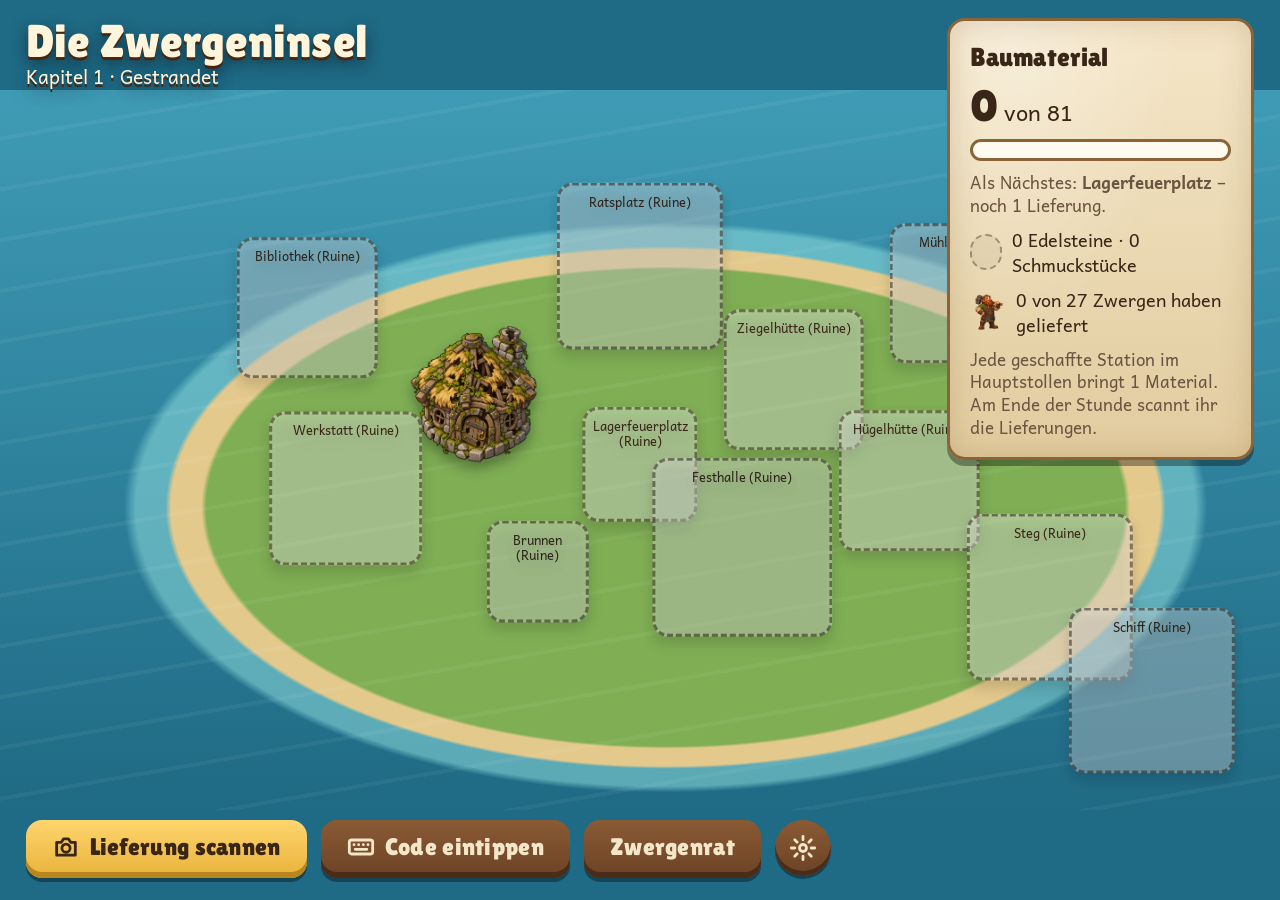
==== insel.html @ fdaf3f94 "Kapitel 3: Ja und/ja aber, Wer hört zu?, Inselrat, Gegenargument-Schmiede, Wer überzeugt wen?, Strei" ====
<!doctype html>
<html lang="de">
<head>
<meta charset="utf-8">
<meta name="viewport" content="width=device-width, initial-scale=1, viewport-fit=cover">
<meta name="apple-mobile-web-app-capable" content="yes">
<meta name="theme-color" content="#1f6a85">
<title>Zwergeninsel – Insel</title>
<link rel="manifest" href="manifest.webmanifest">
<link rel="icon" href="bilder/app-icon.png">
<link rel="preconnect" href="https://fonts.googleapis.com">
<link rel="preconnect" href="https://fonts.gstatic.com" crossorigin>
<link href="https://fonts.googleapis.com/css2?family=Andika:wght@400;700&family=Lilita+One&display=swap" rel="stylesheet">
<link rel="stylesheet" href="css/spiel.css">
<link rel="stylesheet" href="css/insel.css">
</head>
<body>
<div id="app"></div>
<noscript>Bitte JavaScript einschalten, damit die Zwergeninsel funktioniert.</noscript>
<script src="js/lib/jsQR.js"></script>
<script src="js/data.js"></script>
<script src="js/data-k2.js"></script>
<script src="js/data-k3.js"></script>
<script src="js/pass.js"></script>
<script src="js/gemeinsam.js"></script>
<script src="js/insel.js"></script>
</body>
</html>
---- css/spiel.css ----
/* Zwergeninsel – gemeinsames Aussehen für Schüler-App und Insel */

:root {
  --nacht: #1d140f;
  --holz-dunkel: #3a2417;
  --holz: #6b4226;
  --holz-hell: #9a6a3e;
  --pergament: #f4e6c8;
  --pergament-dunkel: #e2cc9f;
  --tinte: #3a2617;
  --tinte-hell: #6b5442;
  --glut: #f28c28;
  --glut-hell: #ffc261;
  --gold: #e8b23a;
  --gold-dunkel: #b9851d;
  --moos: #6f8f3a;
  --moos-dunkel: #4f6a26;
  --eisen: #4a4e57;
  --eisen-hell: #8a8f99;
  --edelstein: #2ec4b6;
  --fehler: #c2533a;
  --schrift: 'Andika', 'Trebuchet MS', sans-serif;
  --titel: 'Lilita One', 'Trebuchet MS', sans-serif;
  --radius: 18px;
}

* { box-sizing: border-box; -webkit-tap-highlight-color: transparent; }
html, body { margin: 0; height: 100%; }
body {
  background: var(--nacht);
  color: var(--pergament);
  font-family: var(--schrift);
  font-size: 20px;
  line-height: 1.4;
  overflow: hidden;
  -webkit-user-select: none;
  user-select: none;
  -webkit-touch-callout: none;
}
button { font: inherit; color: inherit; cursor: pointer; touch-action: manipulation; }
img { -webkit-user-drag: none; }
h1, h2, h3 { font-family: var(--titel); font-weight: 400; margin: 0; letter-spacing: 0.3px; }

/* ---------- Bildschirme ---------- */
#app { position: fixed; inset: 0; overflow: hidden; }
.screen {
  position: absolute; inset: 0;
  display: flex; flex-direction: column;
  overflow: hidden;
  animation: einblenden 0.35s ease-out;
}
.screen-scroll { flex: 1 1 auto; overflow-y: auto; -webkit-overflow-scrolling: touch; }
@keyframes einblenden { from { opacity: 0; transform: translateY(8px); } to { opacity: 1; transform: none; } }

/* Hintergrundbilder mit Ersatz, solange das Bild fehlt */
.hintergrund { position: absolute; inset: 0; z-index: 0; overflow: hidden; }
.hintergrund img { width: 100%; height: 100%; object-fit: cover; display: block; }
.hintergrund::after { content: ''; position: absolute; inset: 0; background: var(--abdunkeln, rgba(20, 12, 8, 0.25)); }
.hg-ersatz-schmiede {
  background:
    radial-gradient(ellipse 40% 55% at 12% 70%, rgba(242, 140, 40, 0.55), transparent 70%),
    radial-gradient(ellipse 60% 40% at 50% 100%, #4a2d1b, transparent 70%),
    linear-gradient(180deg, #2a1b13 0%, #3b2618 60%, #2a1a11 100%);
}
.hg-ersatz-stollen {
  background:
    radial-gradient(circle at 18% 30%, rgba(46, 196, 182, 0.25), transparent 22%),
    radial-gradient(circle at 82% 62%, rgba(150, 100, 230, 0.22), transparent 20%),
    linear-gradient(180deg, #221812 0%, #33231a 100%);
}
.hg-ersatz-titel {
  background:
    radial-gradient(ellipse 50% 35% at 50% 62%, #5f8f45, transparent 70%),
    radial-gradient(ellipse 70% 25% at 50% 64%, #d9b878, transparent 72%),
    linear-gradient(180deg, #f6c26b 0%, #f0a35e 30%, #4f9db0 55%, #1f6a85 100%);
}
.hg-ersatz-vulkan {
  background:
    radial-gradient(ellipse 30% 40% at 50% 100%, rgba(255, 120, 30, 0.6), transparent 70%),
    linear-gradient(180deg, #2b1610 0%, #471f12 100%);
}
.glut-flackern {
  position: absolute; left: 0; top: 30%; width: 38%; height: 60%;
  background: radial-gradient(ellipse at 30% 60%, rgba(255, 150, 50, 0.35), transparent 65%);
  animation: flackern 2.4s infinite ease-in-out;
  pointer-events: none; z-index: 1; mix-blend-mode: screen;
}
@keyframes flackern {
  0%, 100% { opacity: 0.7; } 20% { opacity: 1; } 40% { opacity: 0.8; } 60% { opacity: 0.95; } 80% { opacity: 0.75; }
}

/* Platzhalter für Bilder, die noch fehlen */
.platzhalter {
  display: flex; align-items: center; justify-content: center; text-align: center;
  border: 3px dashed rgba(244, 230, 200, 0.5);
  border-radius: 16px;
  background: rgba(244, 230, 200, 0.08);
  color: rgba(244, 230, 200, 0.85);
  font-size: 15px; line-height: 1.2; padding: 8px;
  aspect-ratio: 1 / 1;
}
.auf-pergament .platzhalter { border-color: rgba(58, 38, 23, 0.4); color: var(--tinte-hell); background: rgba(58, 38, 23, 0.05); }

/* ---------- Leisten und Rahmen ---------- */
.leiste {
  position: relative; z-index: 5;
  display: flex; align-items: center; gap: 14px;
  padding: max(12px, env(safe-area-inset-top)) 20px 12px;
  background: linear-gradient(180deg, rgba(29, 20, 15, 0.92), rgba(29, 20, 15, 0.7));
  border-bottom: 3px solid rgba(232, 178, 58, 0.35);
}
.leiste .titel { font-family: var(--titel); font-size: 26px; line-height: 1.1; }
.leiste .untertitel { font-size: 16px; color: #d9c6a3; }
.spacer { flex: 1 1 auto; }

.avatar {
  width: 64px; height: 64px; border-radius: 50%; flex: none;
  background: radial-gradient(circle at 50% 40%, #7a5236, #3a2417);
  border: 3px solid var(--gold);
  overflow: hidden; display: flex; align-items: flex-start; justify-content: center;
  box-shadow: 0 3px 0 rgba(0, 0, 0, 0.4);
}
.avatar img { width: 150%; margin-top: -2%; }
.avatar .platzhalter { aspect-ratio: auto; width: 100%; height: 100%; border: none; font-size: 11px; border-radius: 50%; }

.zaehler {
  display: flex; align-items: center; gap: 6px;
  background: rgba(0, 0, 0, 0.35); border: 2px solid rgba(244, 230, 200, 0.25);
  border-radius: 999px; padding: 4px 14px 4px 6px;
  font-family: var(--titel); font-size: 22px; min-height: 44px;
}
.zaehler img, .zaehler .platzhalter { width: 34px; height: 34px; font-size: 0; border-width: 2px; padding: 0; border-radius: 50%; }

.pergament {
  background:
    radial-gradient(ellipse at 20% 0%, rgba(255, 255, 255, 0.35), transparent 50%),
    linear-gradient(180deg, var(--pergament), var(--pergament-dunkel));
  color: var(--tinte);
  border-radius: var(--radius);
  border: 3px solid #8a6438;
  box-shadow: 0 6px 0 rgba(0, 0, 0, 0.35), inset 0 0 30px rgba(140, 100, 50, 0.25);
}

/* ---------- Knöpfe ---------- */
.knopf {
  display: inline-flex; align-items: center; justify-content: center; gap: 10px;
  min-height: 56px; padding: 10px 26px 14px;
  border: none; border-radius: 16px;
  font-family: var(--titel); font-size: 24px; letter-spacing: 0.3px;
  color: var(--tinte);
  background: linear-gradient(180deg, #ffd56e, var(--gold));
  box-shadow: inset 0 -6px 0 var(--gold-dunkel), 0 4px 0 rgba(0, 0, 0, 0.35);
  transition: transform 0.08s;
}
.knopf:active { transform: translateY(3px); box-shadow: inset 0 -3px 0 var(--gold-dunkel), 0 1px 0 rgba(0, 0, 0, 0.35); }
.knopf.holz { color: var(--pergament); background: linear-gradient(180deg, #8a5a34, var(--holz)); box-shadow: inset 0 -6px 0 #4a2c18, 0 4px 0 rgba(0, 0, 0, 0.35); }
.knopf.moos { color: #fff8e6; background: linear-gradient(180deg, #8db04c, var(--moos)); box-shadow: inset 0 -6px 0 var(--moos-dunkel), 0 4px 0 rgba(0, 0, 0, 0.35); }
.knopf svg { width: 28px; height: 28px; flex: none; }
.knopf.klein { min-height: 46px; font-size: 19px; padding: 6px 16px 10px; }
.knopf:disabled { filter: grayscale(0.8) brightness(0.7); }
.rund {
  width: 56px; height: 56px; border-radius: 50%; border: none; flex: none;
  background: linear-gradient(180deg, #8a5a34, var(--holz));
  box-shadow: inset 0 -5px 0 #4a2c18, 0 3px 0 rgba(0, 0, 0, 0.35);
  display: inline-flex; align-items: center; justify-content: center;
  color: var(--pergament);
}
.rund.gold { background: linear-gradient(180deg, #ffd56e, var(--gold)); box-shadow: inset 0 -5px 0 var(--gold-dunkel), 0 3px 0 rgba(0, 0, 0, 0.35); color: var(--tinte); }
.rund svg { width: 28px; height: 28px; }

/* ---------- Startbildschirm ---------- */
.start-mitte {
  position: relative; z-index: 2; flex: 1;
  display: flex; flex-direction: column; align-items: center; justify-content: center; gap: 22px;
  padding: 24px; text-align: center;
}
.logo {
  font-family: var(--titel); font-size: clamp(56px, 10vw, 104px); line-height: 0.95;
  color: #ffe2a0;
  text-shadow: 0 4px 0 #8a4d1c, 0 8px 0 #4a2610, 0 14px 24px rgba(0, 0, 0, 0.5);
}
.logo-unter { font-size: 24px; color: #fff4dc; text-shadow: 0 2px 6px rgba(0, 0, 0, 0.7); }
.start-knoepfe { display: flex; flex-wrap: wrap; gap: 16px; justify-content: center; }
.weiter-karte { display: flex; align-items: center; gap: 14px; padding: 12px 20px; }
.fusszeile { position: relative; z-index: 2; text-align: center; padding: 10px; font-size: 15px; }
.fusszeile button { background: none; border: none; color: rgba(255, 244, 220, 0.8); text-decoration: underline; min-height: 44px; }

/* ---------- Zwerg wählen ---------- */
.zwerg-raster {
  display: grid; grid-template-columns: repeat(auto-fill, minmax(170px, 1fr)); gap: 16px;
  padding: 20px; max-width: 1100px; margin: 0 auto;
}
.zwerg-karte {
  position: relative; border: none; padding: 10px 10px 12px; text-align: center;
  display: flex; flex-direction: column; align-items: center; gap: 4px;
}
.zwerg-karte .bild { width: 100%; aspect-ratio: 1 / 1; display: flex; align-items: flex-end; justify-content: center; }
.zwerg-karte .bild img { width: 100%; height: 100%; object-fit: contain; filter: drop-shadow(0 6px 6px rgba(0, 0, 0, 0.3)); }
.zwerg-karte .bild .platzhalter { width: 90%; }
.zwerg-karte .name { font-family: var(--titel); font-size: 22px; line-height: 1.1; }
.zwerg-karte .rolle { font-size: 15px; color: var(--tinte-hell); }
.zwerg-karte.gewaehlt { outline: 5px solid var(--glut); outline-offset: 2px; }
.zwerg-karte.gesperrt .bild img { filter: brightness(0) opacity(0.45); }
.zwerg-karte.gesperrt .bedingung { font-size: 14px; line-height: 1.25; color: var(--tinte-hell); }
.schloss { position: absolute; top: 10px; right: 10px; width: 38px; height: 38px; }

/* ---------- Halle (Kapitelkarte) ---------- */
.halle-inhalt { position: relative; z-index: 2; padding: 20px; max-width: 1100px; margin: 0 auto; display: flex; flex-direction: column; gap: 18px; }
.reiter { display: flex; gap: 10px; flex-wrap: wrap; }
.reiter button {
  border: none; border-radius: 14px 14px 0 0; padding: 10px 20px; min-height: 48px;
  font-family: var(--titel); font-size: 20px;
  background: rgba(0, 0, 0, 0.4); color: rgba(244, 230, 200, 0.7);
}
.reiter button.aktiv { background: var(--pergament); color: var(--tinte); }
.stollen { padding: 18px 20px 22px; }
.stollen h2 { font-size: 30px; display: flex; align-items: center; gap: 10px; }
.stollen .erklaer { font-size: 18px; color: var(--tinte-hell); margin: 2px 0 14px; }
.stationen { display: grid; grid-template-columns: repeat(auto-fit, minmax(220px, 1fr)); gap: 14px; }
.station {
  position: relative; border: 3px solid #8a6438; border-radius: 16px; padding: 14px;
  background: rgba(255, 255, 255, 0.45); color: var(--tinte); text-align: left;
  display: flex; gap: 12px; align-items: center; min-height: 96px;
  box-shadow: 0 4px 0 rgba(0, 0, 0, 0.2);
}
.station:active { transform: translateY(2px); }
.station .icon { width: 64px; height: 64px; flex: none; }
.station .icon img, .station .icon .platzhalter { width: 100%; height: 100%; object-fit: contain; font-size: 10px; padding: 2px; }
.station .st-name { font-family: var(--titel); font-size: 21px; line-height: 1.1; }
.station .st-info { font-size: 15px; color: var(--tinte-hell); line-height: 1.3; }
.station.geschafft { background: rgba(141, 176, 76, 0.35); border-color: var(--moos-dunkel); }
.station.gesperrt { opacity: 0.55; }
.haken {
  position: absolute; top: -10px; right: -10px; width: 38px; height: 38px; border-radius: 50%;
  background: var(--moos); color: #fff; display: flex; align-items: center; justify-content: center;
  border: 3px solid #fff8e6; box-shadow: 0 2px 0 rgba(0, 0, 0, 0.3);
}
.haken svg { width: 20px; height: 20px; }

/* ---------- Spielbildschirm (Schmiede) ---------- */
.spiel { position: relative; z-index: 2; flex: 1; display: flex; gap: 22px; padding: 18px 22px 22px; min-height: 0; }
.aufgabe { flex: 1 1 58%; display: flex; flex-direction: column; gap: 14px; padding: 20px 22px; min-height: 0; overflow-y: auto; }
.aufgabe .frage { font-size: 19px; color: var(--tinte-hell); display: flex; align-items: center; gap: 10px; }
.aufgabe .meinung { font-size: 26px; font-weight: 700; line-height: 1.35; }
.optionen { display: flex; flex-direction: column; gap: 12px; }
.option {
  text-align: left; font-size: 22px; line-height: 1.35; color: var(--tinte);
  background: #fffaf0; border: 3px solid #b08a5a; border-radius: 16px; padding: 14px 18px; min-height: 64px;
  box-shadow: 0 4px 0 #b08a5a;
  transition: transform 0.08s, background 0.2s;
}
.option:active { transform: translateY(3px); box-shadow: 0 1px 0 #b08a5a; }
.option.richtig { background: #e3f0c8; border-color: var(--moos); box-shadow: 0 4px 0 var(--moos-dunkel); }
.option.falsch { background: #f5d9cd; border-color: var(--fehler); box-shadow: 0 4px 0 #8f3a28; animation: wackeln 0.4s; }
.option.weg { opacity: 0.35; text-decoration: line-through; pointer-events: none; }
@keyframes wackeln { 0%, 100% { transform: none; } 20% { transform: translateX(-8px); } 40% { transform: translateX(8px); } 60% { transform: translateX(-5px); } 80% { transform: translateX(5px); } }

.rueckmeldung { display: flex; gap: 12px; align-items: flex-start; font-size: 20px; line-height: 1.4; padding: 12px 16px; border-radius: 14px; }
.rueckmeldung.gut { background: rgba(111, 143, 58, 0.18); border: 2px solid var(--moos); }
.rueckmeldung.schlecht { background: rgba(194, 83, 58, 0.12); border: 2px solid var(--fehler); }
.rueckmeldung.tipp { background: rgba(232, 178, 58, 0.22); border: 2px solid var(--gold-dunkel); }

.fortschritt { display: flex; gap: 6px; }
.fortschritt span { width: 34px; height: 12px; border-radius: 6px; background: rgba(244, 230, 200, 0.25); }
.fortschritt span.voll { background: var(--glut); }
.fortschritt span.jetzt { background: var(--glut-hell); box-shadow: 0 0 10px var(--glut); }

/* Die Bühne mit Amboss, Hammer und Meisterin */
.buehne { flex: 1 1 42%; position: relative; display: flex; flex-direction: column; align-items: center; justify-content: flex-end; min-width: 300px; }
.meisterin-blase {
  position: relative; align-self: stretch; margin-bottom: 8px;
  padding: 14px 18px; font-size: 19px; line-height: 1.4; min-height: 64px;
}
.meisterin-blase::after {
  content: ''; position: absolute; bottom: -14px; left: 48px;
  border-width: 14px 12px 0; border-style: solid; border-color: #8a6438 transparent transparent;
}
.meisterin-reihe { display: flex; align-items: flex-end; width: 100%; gap: 6px; }
.meisterin { width: 40%; max-width: 190px; flex: none; animation: atmen 3.2s infinite ease-in-out; transform-origin: bottom center; }
.meisterin img { width: 100%; display: block; filter: drop-shadow(0 8px 8px rgba(0, 0, 0, 0.45)); }
@keyframes atmen { 0%, 100% { transform: scale(1); } 50% { transform: scale(1.015, 0.99); } }
.amboss-platz { position: relative; flex: 1; display: flex; justify-content: center; align-items: flex-end; height: 300px; }
.amboss { position: absolute; bottom: 0; width: 82%; max-width: 300px; }
.amboss img, .amboss .platzhalter { width: 100%; display: block; filter: drop-shadow(0 10px 10px rgba(0, 0, 0, 0.5)); }
.werkstueck { position: absolute; bottom: 52%; width: 50%; max-width: 180px; transition: transform 0.3s; z-index: 2; }
.werkstueck img, .werkstueck .platzhalter { width: 100%; display: block; filter: drop-shadow(0 4px 4px rgba(0, 0, 0, 0.5)); }
.werkstueck.neu { animation: aufploppen 0.5s ease-out; }
@keyframes aufploppen { 0% { transform: scale(0.4); filter: brightness(3); } 60% { transform: scale(1.15); } 100% { transform: scale(1); } }
.hammer {
  position: absolute; right: 2%; bottom: 52%; width: 46%; max-width: 170px; z-index: 3;
  transform-origin: 85% 85%; transform: rotate(-35deg) translate(10px, -40px);
  transition: transform 0.25s;
}
.hammer img, .hammer .platzhalter { width: 100%; display: block; filter: drop-shadow(0 6px 6px rgba(0, 0, 0, 0.5)); transform: scaleX(-1); }
.hammer.schlag { animation: schlag 0.45s cubic-bezier(.5, -0.4, .6, 1.4); }
@keyframes schlag {
  0% { transform: rotate(-35deg) translate(10px, -40px); }
  45% { transform: rotate(-70deg) translate(20px, -70px); }
  70% { transform: rotate(8deg) translate(-20px, 10px); }
  100% { transform: rotate(-35deg) translate(10px, -40px); }
}
.funke {
  position: absolute; width: 8px; height: 8px; border-radius: 50%; z-index: 4;
  background: radial-gradient(circle, #fff7d6, var(--glut-hell) 40%, var(--glut) 70%, transparent 72%);
  pointer-events: none;
  animation: funkeflug 0.8s ease-out forwards;
}
@keyframes funkeflug { to { transform: translate(var(--dx), var(--dy)) scale(0.2); opacity: 0; } }
.blitz { position: absolute; inset: 0; background: radial-gradient(circle at 50% 70%, rgba(255, 220, 140, 0.6), transparent 60%); animation: blitz 0.5s forwards; pointer-events: none; z-index: 5; }
@keyframes blitz { from { opacity: 1; } to { opacity: 0; } }

/* Weil-Denn-Amboss: Runenplatten */
.satzzeile { display: flex; flex-wrap: wrap; gap: 10px; align-items: center; min-height: 70px; }
.platte {
  position: relative; border: none; padding: 10px 18px 14px; min-height: 58px; min-width: 70px;
  font-size: 23px; font-weight: 700; color: #fdf6e3; border-radius: 10px;
  background: linear-gradient(180deg, #8a8f99, #5b6069);
  box-shadow: inset 0 0 0 3px #3a3d44, inset 0 -6px 0 #3a3d44, 0 4px 0 rgba(0, 0, 0, 0.35);
  text-shadow: 0 2px 0 rgba(0, 0, 0, 0.4);
}
.platte.fest { background: linear-gradient(180deg, #7a5236, #57381f); box-shadow: inset 0 0 0 3px #3a2417, inset 0 -6px 0 #3a2417; }
.platte.bindewort { background: linear-gradient(180deg, #ffd56e, var(--gold)); color: var(--tinte); text-shadow: none; box-shadow: inset 0 0 0 3px var(--gold-dunkel), inset 0 -6px 0 var(--gold-dunkel); }
.platte.leer { background: rgba(58, 38, 23, 0.08); box-shadow: inset 0 0 0 3px rgba(58, 38, 23, 0.25); min-width: 90px; }
.platte.verb-markiert { box-shadow: inset 0 0 0 4px var(--glut), inset 0 -6px 0 #3a3d44, 0 0 14px var(--glut); }
.vorrat { display: flex; flex-wrap: wrap; gap: 12px; padding: 14px; border-radius: 14px; background: rgba(58, 38, 23, 0.08); min-height: 86px; }

/* Erz oder Schlacke */
.erz-karte { font-size: 23px; line-height: 1.35; padding: 18px 20px; background: #fffaf0; border: 3px solid #b08a5a; border-radius: 16px; animation: einblenden 0.3s; }
.erz-karte.weg-erz { animation: wegErz 0.5s forwards; }
.erz-karte.weg-schlacke { animation: wegSchlacke 0.5s forwards; }
@keyframes wegErz { to { transform: translate(-120px, 60px) scale(0.3) rotate(-20deg); opacity: 0; } }
@keyframes wegSchlacke { to { transform: translate(120px, 60px) scale(0.3) rotate(20deg); opacity: 0; } }
.erz-knoepfe { display: grid; grid-template-columns: 1fr 1fr; gap: 14px; }
.erz-knoepfe .knopf { min-height: 76px; font-size: 26px; }
.knopf.schlacke { color: #f2ece2; background: linear-gradient(180deg, #8a8f99, #5b6069); box-shadow: inset 0 -6px 0 #3a3d44, 0 4px 0 rgba(0, 0, 0, 0.35); }
.koerbe { display: flex; gap: 10px; flex-wrap: wrap; font-size: 16px; color: var(--tinte-hell); }
.koerbe .marke { padding: 4px 10px; border-radius: 999px; background: rgba(232, 178, 58, 0.3); }
.koerbe .marke.grau { background: rgba(90, 96, 105, 0.25); }

/* Meisterstück */
.themen { display: grid; grid-template-columns: repeat(auto-fit, minmax(240px, 1fr)); gap: 12px; }
.checkliste { display: flex; flex-direction: column; gap: 12px; }
.check {
  display: flex; align-items: center; gap: 14px; text-align: left;
  font-size: 21px; padding: 14px 18px; min-height: 64px; color: var(--tinte);
  background: #fffaf0; border: 3px solid #b08a5a; border-radius: 16px;
}
.check .kasten { width: 36px; height: 36px; flex: none; border-radius: 8px; border: 3px solid #8a6438; display: flex; align-items: center; justify-content: center; background: #fff; }
.check.an { background: #e3f0c8; border-color: var(--moos); }
.check.an .kasten { background: var(--moos); border-color: var(--moos-dunkel); color: #fff; }
.check .kasten svg { width: 22px; height: 22px; }
.sprechblase-gross { font-size: 25px; line-height: 1.5; padding: 18px 22px; background: #fffaf0; border-radius: 16px; border: 3px dashed #b08a5a; }

/* ---------- Funkenregen ---------- */
.arena { position: relative; z-index: 2; flex: 1; overflow: hidden; }
.arena-meinung { position: absolute; left: 50%; top: 14px; transform: translateX(-50%); z-index: 3; padding: 12px 22px; font-size: 24px; font-weight: 700; text-align: center; max-width: 92%; }
.spark {
  position: absolute; top: -120px; z-index: 2; border: none;
  max-width: 270px; padding: 12px 16px 16px; border-radius: 22px;
  font-size: 19px; font-weight: 700; line-height: 1.25; color: var(--tinte);
  background: radial-gradient(circle at 30% 20%, #fff7d6, #ffd36e 60%, #f2a33a);
  box-shadow: 0 0 22px rgba(255, 170, 60, 0.75), inset 0 -5px 0 rgba(185, 110, 30, 0.6);
  animation: fallen linear forwards;
}
@keyframes fallen { to { transform: translateY(calc(100vh + 160px)); } }
.spark.gefangen { animation: fangen 0.4s forwards; }
@keyframes fangen { to { transform: scale(1.6); opacity: 0; } }
.spark.zisch { animation: zisch 0.5s forwards; background: #8a8f99; box-shadow: none; color: #f2ece2; }
@keyframes zisch { to { transform: translateY(40px) scale(0.5); opacity: 0; } }
.punktstand { font-family: var(--titel); font-size: 30px; }

/* ---------- Lieferung ---------- */
.lieferung { position: relative; z-index: 2; flex: 1; display: flex; gap: 26px; align-items: center; justify-content: center; padding: 22px; flex-wrap: wrap; }
.qr-feld { background: #fff; padding: 18px; border-radius: 18px; box-shadow: 0 6px 0 rgba(0, 0, 0, 0.35); }
.qr-feld svg, .qr-feld img { width: min(46vh, 360px); height: auto; display: block; }
.pass-karte { padding: 22px 26px; max-width: 520px; display: flex; flex-direction: column; gap: 14px; }
.pass-code { font-family: 'Courier New', monospace; font-weight: 700; font-size: clamp(34px, 5vw, 48px); letter-spacing: 4px; text-align: center; padding: 10px; background: #fffaf0; border-radius: 12px; border: 3px solid #8a6438; }
.schritte { margin: 0; padding-left: 26px; font-size: 20px; }

.eingabe {
  width: 100%; font-family: 'Courier New', monospace; font-weight: 700;
  font-size: 40px; letter-spacing: 6px; text-align: center; text-transform: uppercase;
  padding: 12px; border-radius: 14px; border: 3px solid #8a6438; background: #fffaf0; color: var(--tinte);
  -webkit-user-select: text; user-select: text;
}

/* ---------- Belohnung / Fenster ---------- */
.schleier { position: fixed; inset: 0; z-index: 50; background: rgba(15, 9, 6, 0.75); display: flex; align-items: center; justify-content: center; padding: 20px; animation: einblenden 0.25s; }
.fenster { max-width: 620px; width: 100%; padding: 26px; text-align: center; display: flex; flex-direction: column; align-items: center; gap: 14px; max-height: 92vh; overflow-y: auto; }
.fenster h2 { font-size: 34px; }
.fenster .gross-bild { width: min(60%, 260px); }
.fenster .gross-bild img { width: 100%; display: block; filter: drop-shadow(0 10px 10px rgba(0, 0, 0, 0.35)); animation: aufploppen 0.6s ease-out; }
.strahlen { position: relative; }
.strahlen::before {
  content: ''; position: absolute; inset: -20%; z-index: -1;
  background: repeating-conic-gradient(from 0deg, rgba(232, 178, 58, 0.35) 0 10deg, transparent 10deg 20deg);
  border-radius: 50%; animation: drehen 12s linear infinite;
  -webkit-mask: radial-gradient(circle, #000 30%, transparent 70%); mask: radial-gradient(circle, #000 30%, transparent 70%);
}
@keyframes drehen { to { transform: rotate(360deg); } }
.knopf-reihe { display: flex; gap: 12px; flex-wrap: wrap; justify-content: center; }

.meldung {
  position: fixed; left: 50%; bottom: 28px; transform: translateX(-50%); z-index: 60;
  padding: 12px 22px; font-size: 20px; max-width: 90vw; text-align: center;
  animation: einblenden 0.3s;
}

/* ---------- Hochformat ---------- */
@media (orientation: portrait), (max-width: 860px) {
  .spiel { flex-direction: column; overflow-y: auto; }
  .aufgabe { flex: none; overflow: visible; }
  .buehne { flex: none; min-height: 340px; }
  .amboss-platz { height: 240px; }
}
@media (max-height: 720px) and (orientation: landscape) {
  .amboss-platz { height: 220px; }
  .aufgabe .meinung { font-size: 23px; }
  .option { font-size: 20px; padding: 10px 16px; min-height: 54px; }
}

/* ---------- Kapitel 2 ---------- */
/* Farben wie im Unterrichtsmaterial: These rot, Begründung gelb, Beispiel grün */
.teile { display: flex; flex-direction: column; gap: 8px; }
.teil { display: flex; gap: 12px; align-items: baseline; padding: 10px 14px; border-radius: 12px; border: 3px solid; font-size: 21px; line-height: 1.35; animation: einblenden 0.3s; }
.teil-name { flex: none; font-family: var(--titel); font-size: 16px; text-transform: uppercase; letter-spacing: 0.6px; padding: 2px 8px; border-radius: 6px; color: #fff; }
.teil-these { background: #f8ddd5; border-color: #c2533a; }
.teil-these .teil-name { background: #b0472f; }
.teil-begruendung { background: #fbefc2; border-color: #c9971f; }
.teil-begruendung .teil-name { background: #9c7414; }
.teil-beispiel { background: #e3efcc; border-color: #6f8f3a; }
.teil-beispiel .teil-name { background: #4f6a26; }
.boss-leiste { display: flex; align-items: center; gap: 12px; font-family: var(--titel); font-size: 20px; }
.boss-leiste .balken { flex: 1; height: 22px; border-radius: 11px; border: 3px solid #5a2a1e; background: #fffaf0; overflow: hidden; }
.boss-leiste .balken div { height: 100%; background: linear-gradient(180deg, #e0683f, #a8381f); transition: width 0.6s ease-out; }
.knopf.gross-hoeren { min-height: 76px; font-size: 28px; padding-inline: 34px; }
.knopf.gross-hoeren svg { width: 36px; height: 36px; }
.knopf.gross-hoeren.gehoert { background: linear-gradient(180deg, #8db04c, var(--moos)); box-shadow: inset 0 -6px 0 var(--moos-dunkel), 0 4px 0 rgba(0, 0, 0, 0.35); color: #fff8e6; }
.stollen h2 svg { width: 30px; height: 30px; flex: none; }
.reiter button svg { width: 18px; height: 18px; vertical-align: -2px; margin-right: 6px; }

/* ---------- Kapitel 3 ---------- */
.zitat { font-size: 21px; line-height: 1.4; padding: 12px 16px; border-left: 0; border-radius: 12px; background: rgba(58, 38, 23, 0.07); font-style: italic; }
.boss-leiste .balken.ueberzeugung div { background: linear-gradient(180deg, #8db04c, var(--moos)); }
.sw-buehne { position: relative; z-index: 2; flex: 1; display: flex; flex-direction: column; align-items: center; justify-content: center; gap: 24px; padding: 20px; }
.sw-reihe { display: flex; align-items: flex-end; gap: 20px; width: min(900px, 100%); }
.sw-sprecher { width: 200px; flex: none; text-align: center; }
.sw-sprecher img, .sw-sprecher .platzhalter { width: 100%; display: block; filter: drop-shadow(0 8px 8px rgba(0, 0, 0, 0.4)); }
.sw-name { font-family: var(--titel); font-size: 22px; margin-top: 4px; }
.sw-blase { flex: 1; min-height: 140px; padding: 22px 26px; font-size: 28px; line-height: 1.45; font-weight: 700; }
.sw-blase.fertig { box-shadow: 0 0 0 5px var(--moos), 0 6px 0 rgba(0, 0, 0, 0.35); }
.sw-ergebnis { min-height: 64px; width: min(900px, 100%); }
.knopf.sw-knopf { min-height: 96px; font-size: 34px; padding-inline: 48px; }
@media (max-width: 700px) { .sw-reihe { flex-direction: column; align-items: center; } .sw-sprecher { width: 140px; } }
.amboss-platz.person .amboss, .amboss-platz.person .hammer { display: none; }
.amboss-platz.person .werkstueck { bottom: 0; width: 78%; max-width: 250px; }
---- css/insel.css ----
/* Zwergeninsel – Ansicht für das Board */

.insel-screen { position: fixed; inset: 0; background: #1f6a85; overflow: hidden; }
.insel-buehne {
  position: absolute; left: 50%; top: 50%;
  width: min(100vw, calc(100vh * 16 / 9)); aspect-ratio: 16 / 9;
  transform: translate(-50%, -50%);
}
.insel-grund { position: absolute; inset: 0; }
.insel-grund img { width: 100%; height: 100%; object-fit: cover; display: block; }
.insel-ersatz {
  position: absolute; inset: 0;
  background:
    radial-gradient(ellipse 39% 36% at 52% 58%, #7fae54 0 92%, transparent 93%),
    radial-gradient(ellipse 42% 39% at 52% 58%, #e3c98c 0 92%, transparent 93%),
    radial-gradient(ellipse 46% 43% at 52% 58%, rgba(140, 220, 220, 0.55) 0 90%, transparent 92%),
    linear-gradient(180deg, #3f9bb5, #1f6a85);
}
.wellen { position: absolute; inset: 0; pointer-events: none; background: repeating-linear-gradient(170deg, transparent 0 46px, rgba(255, 255, 255, 0.05) 46px 50px); animation: wellen 9s linear infinite; }
@keyframes wellen { to { background-position: 0 100px; } }

.bau { position: absolute; transform: translate(-50%, -100%); z-index: 2; pointer-events: none; }
.bau img, .bau .platzhalter { width: 100%; display: block; filter: drop-shadow(0 0.6vw 0.5vw rgba(0, 0, 0, 0.35)); }
.bau .platzhalter { font-size: 1vw; border-color: rgba(58, 38, 23, 0.55); color: #3a2617; background: rgba(255, 255, 255, 0.35); }
.bau .ruine { opacity: 1; }
.bau.gebaut .ruine { display: none; }
.bau.wird-gebaut { animation: bauHuepfer 0.9s ease-out; }
@keyframes bauHuepfer { 0% { transform: translate(-50%, -100%) scale(0.85); } 55% { transform: translate(-50%, -100%) scale(1.12); } 100% { transform: translate(-50%, -100%) scale(1); } }
.bau.gesperrt { filter: saturate(0.6) brightness(0.92); }
.staub {
  position: absolute; z-index: 6; width: 2.4vw; height: 2.4vw; border-radius: 50%;
  background: radial-gradient(circle, rgba(250, 240, 220, 0.95), rgba(230, 210, 170, 0.6) 60%, transparent 70%);
  animation: staub 1.1s ease-out forwards; pointer-events: none;
}
@keyframes staub { to { transform: translate(var(--dx), var(--dy)) scale(3); opacity: 0; } }

.mini-zwerg { position: absolute; z-index: 3; width: 3.2%; transform: translate(-50%, -100%); animation: wippen 2.6s infinite ease-in-out; pointer-events: none; }
.mini-zwerg img { width: 100%; display: block; filter: drop-shadow(0 0.3vw 0.3vw rgba(0, 0, 0, 0.35)); }
.mini-zwerg .platzhalter { font-size: 0.6vw; padding: 2px; }
.mini-zwerg.neu { animation: ankommen 0.8s ease-out, wippen 2.6s 0.8s infinite ease-in-out; }
@keyframes wippen { 0%, 100% { transform: translate(-50%, -100%); } 50% { transform: translate(-50%, -106%); } }
@keyframes ankommen { from { transform: translate(-50%, -200%) scale(0.4); opacity: 0; } }

.schmuck { position: absolute; z-index: 2; transform: translate(-50%, -100%); pointer-events: none; animation: aufploppen 0.6s ease-out; }
.schmuck img, .schmuck .platzhalter { width: 100%; display: block; }
.schmuck .platzhalter { font-size: 0.8vw; padding: 2px; color: #3a2617; border-color: rgba(58, 38, 23, 0.5); background: rgba(255, 255, 255, 0.35); }

/* Schrift und Tafeln über der Insel */
.insel-titel { position: absolute; left: 2vw; top: 2vh; z-index: 10; color: #fff4dc; text-shadow: 0 3px 0 #4a2610, 0 6px 16px rgba(0, 0, 0, 0.5); }
.insel-titel h1 { font-size: clamp(30px, 3.6vw, 64px); line-height: 1; }
.insel-titel .unter { font-size: clamp(16px, 1.5vw, 26px); }
.tafel { position: absolute; right: 2vw; top: 2vh; z-index: 10; width: clamp(280px, 24vw, 420px); padding: 18px 20px; display: flex; flex-direction: column; gap: 10px; }
.tafel .zahl { font-family: var(--titel); font-size: clamp(36px, 3.4vw, 60px); line-height: 1; }
.balken { height: 22px; border-radius: 11px; border: 3px solid #8a6438; background: #fffaf0; overflow: hidden; }
.balken > div { height: 100%; background: linear-gradient(180deg, #8db04c, var(--moos)); transition: width 1s ease-out; }
.tafel .klein { font-size: 17px; color: var(--tinte-hell); line-height: 1.35; }
.tafel .zeile { display: flex; align-items: center; gap: 10px; font-size: 18px; }
.tafel .zeile img, .tafel .zeile .platzhalter { width: 36px; height: 36px; font-size: 0; border-width: 2px; padding: 0; }
.insel-knoepfe { position: absolute; left: 2vw; bottom: 2.5vh; z-index: 10; display: flex; gap: 14px; flex-wrap: wrap; }

/* Scanner */
.scanner { display: flex; gap: 20px; align-items: stretch; flex-wrap: wrap; justify-content: center; }
.scanner video { width: min(56vw, 560px); max-height: 60vh; border-radius: 16px; background: #000; object-fit: cover; }
.scan-liste { min-width: 240px; max-width: 320px; max-height: 60vh; overflow-y: auto; display: flex; flex-direction: column; gap: 8px; text-align: left; }
.scan-eintrag { display: flex; align-items: center; gap: 10px; padding: 6px 10px; border-radius: 12px; background: rgba(111, 143, 58, 0.18); font-size: 18px; animation: einblenden 0.3s; }
.scan-eintrag img, .scan-eintrag .platzhalter { width: 42px; height: 42px; object-fit: contain; font-size: 0; padding: 0; }
.fenster.breit { max-width: 980px; }

/* Zwergenrat */
.rat { position: fixed; inset: 0; z-index: 40; display: flex; flex-direction: column; }
.rat-inhalt { position: relative; z-index: 2; flex: 1; display: grid; grid-template-columns: 1fr 1fr 0.9fr; gap: 2vw; padding: 2vw; min-height: 0; }
.rat-frage { grid-column: 1 / -1; text-align: center; padding: 14px 20px; font-size: clamp(26px, 2.6vw, 44px); font-family: var(--titel); }
.rat-option { padding: 18px; display: flex; flex-direction: column; align-items: center; gap: 12px; text-align: center; }
.rat-option .bild { width: 60%; }
.rat-option h3 { font-size: clamp(24px, 2.2vw, 38px); }
.stimmen { display: flex; align-items: center; gap: 16px; font-family: var(--titel); font-size: 44px; }
.rat-regeln { padding: 18px 20px; font-size: clamp(17px, 1.3vw, 22px); overflow-y: auto; }
.rat-regeln h3 { font-size: 26px; margin-bottom: 6px; }
.rat-regeln ul { margin: 0 0 12px; padding-left: 22px; }
.rat-regeln li { margin-bottom: 6px; }
.uhr { font-family: var(--titel); font-size: 40px; text-align: center; }

.lieferliste { width: 100%; border-collapse: collapse; font-size: 17px; text-align: left; }
.lieferliste th, .lieferliste td { padding: 6px 8px; border-bottom: 1px solid rgba(58, 38, 23, 0.2); }
.lieferliste img, .lieferliste .platzhalter { width: 36px; height: 36px; object-fit: contain; font-size: 0; padding: 0; vertical-align: middle; }
.einstellung { display: flex; align-items: center; gap: 12px; flex-wrap: wrap; justify-content: center; font-size: 20px; }
.einstellung input[type=number] { width: 90px; font-size: 26px; padding: 6px 10px; border-radius: 10px; border: 3px solid #8a6438; text-align: center; -webkit-user-select: text; user-select: text; }

.runenwort { font-family: var(--titel); font-size: clamp(48px, 6vw, 96px); letter-spacing: 8px; color: var(--gold-dunkel); text-shadow: 0 3px 0 rgba(0, 0, 0, 0.2); }
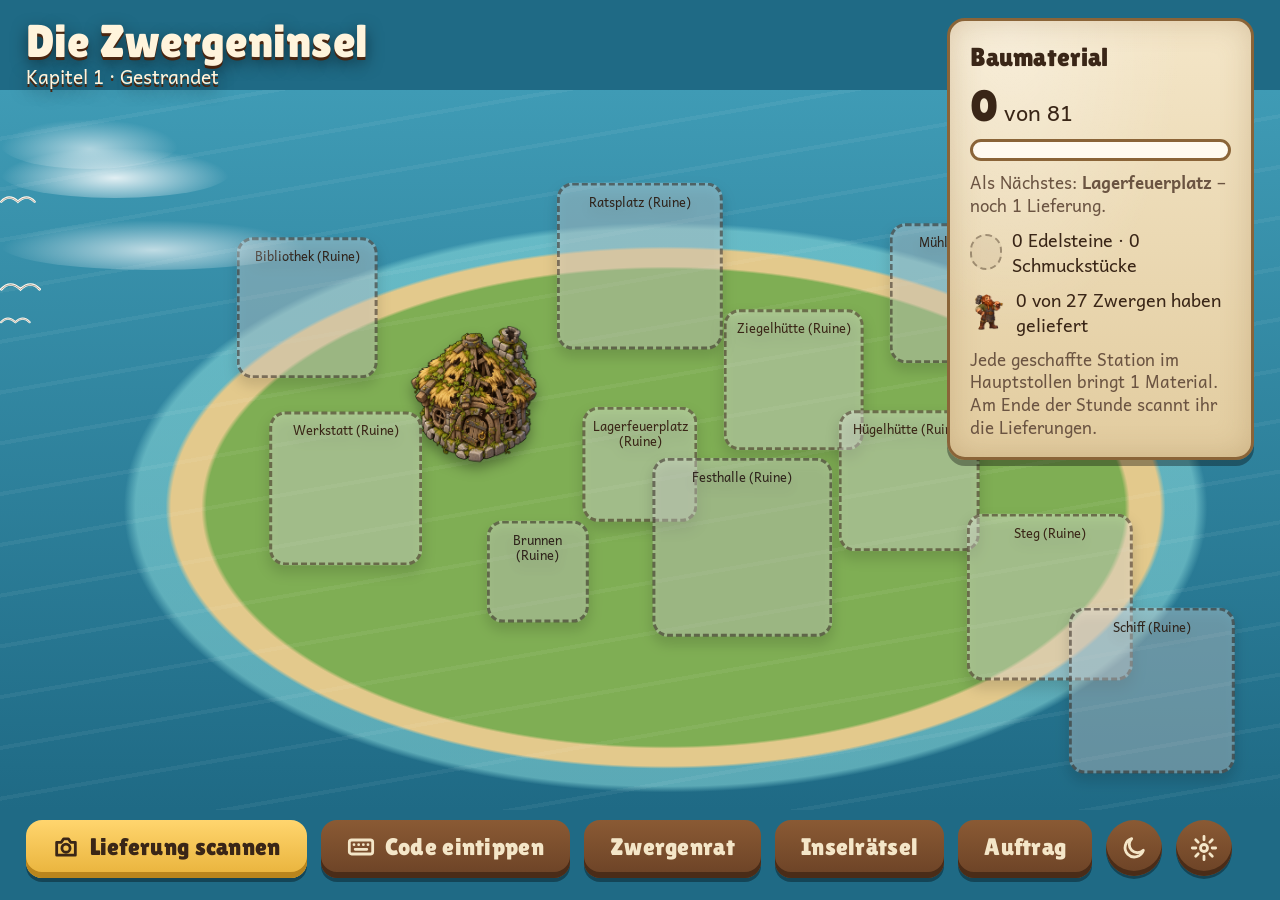
==== commit c5e5bf21: "Ränge, Abzeichen, Kronen, Kombo, Effekte; Inselrätsel, Auftrag des Tages, lebendige Insel Zwergenpas" ====
--- a/insel.html
+++ b/insel.html
@@ -21,6 +21,8 @@
 <script src="js/data.js"></script>
 <script src="js/data-k2.js"></script>
 <script src="js/data-k3.js"></script>
+<script src="js/data-mehr.js"></script>
+<script src="js/data-spiel.js"></script>
 <script src="js/pass.js"></script>
 <script src="js/gemeinsam.js"></script>
 <script src="js/insel.js"></script>
--- a/css/spiel.css
+++ b/css/spiel.css
@@ -103,6 +103,7 @@
 
 /* ---------- Leisten und Rahmen ---------- */
 .leiste {
+  flex-wrap: wrap;
   position: relative; z-index: 5;
   display: flex; align-items: center; gap: 14px;
   padding: max(12px, env(safe-area-inset-top)) 20px 12px;
@@ -454,3 +455,83 @@
 @media (max-width: 700px) { .sw-reihe { flex-direction: column; align-items: center; } .sw-sprecher { width: 140px; } }
 .amboss-platz.person .amboss, .amboss-platz.person .hammer { display: none; }
 .amboss-platz.person .werkstueck { bottom: 0; width: 78%; max-width: 250px; }
+
+/* ---------- Wissensbuch ---------- */
+.seiten { display: grid; grid-template-columns: repeat(auto-fit, minmax(300px, 1fr)); gap: 16px; }
+.seite { position: relative; background: #fffaf0; border: 3px solid #b08a5a; border-radius: 16px; padding: 16px 18px 18px; display: flex; flex-direction: column; gap: 8px; box-shadow: 0 4px 0 rgba(0, 0, 0, 0.15); text-align: left; }
+.seite p { margin: 0; font-size: 19px; line-height: 1.45; }
+.seite-kopf { display: flex; align-items: center; gap: 10px; padding-right: 48px; }
+.seite-kopf svg { width: 28px; height: 28px; flex: none; color: var(--gold-dunkel); }
+.seite-kopf h3 { font-size: 24px; }
+.seite-beispiel { white-space: pre-line; font-size: 18px; line-height: 1.45; padding: 10px 12px; border-radius: 10px; background: rgba(232, 178, 58, 0.18); font-style: italic; }
+.seite .klein-rund { position: absolute; top: 10px; right: 10px; width: 44px; height: 44px; }
+.seite .klein-rund svg { width: 22px; height: 22px; }
+.seite.gesperrt { opacity: 0.6; background: rgba(255, 250, 240, 0.5); border-style: dashed; }
+.seite.gesperrt .seite-kopf svg { color: var(--tinte-hell); }
+
+/* ---------- Vormachen ---------- */
+.fenster.vormach { max-width: 760px; text-align: left; align-items: stretch; }
+.vormach-kopf { display: flex; align-items: center; gap: 16px; }
+.vormach-bild { width: 96px; flex: none; }
+.vormach-bild img, .vormach-bild .platzhalter { width: 100%; display: block; font-size: 11px; }
+.vormach-liste { display: flex; flex-direction: column; gap: 10px; }
+.vormach-zeile { display: flex; align-items: center; justify-content: space-between; gap: 12px; padding: 12px 16px; border-radius: 14px; border: 3px solid #b08a5a; background: #fffaf0; font-size: 21px; line-height: 1.35; animation: einblenden 0.35s; }
+.vormach-zeile.gut { background: #e3f0c8; border-color: var(--moos); }
+.vormach-zeile.schlecht { background: #f5d9cd; border-color: var(--fehler); }
+.vormach-zeile span:last-child[class^='marke-'] { flex: none; font-family: var(--titel); font-size: 15px; text-transform: uppercase; letter-spacing: 0.5px; padding: 3px 9px; border-radius: 6px; color: #fff; }
+.marke-gut { background: var(--moos-dunkel); }
+.marke-schlecht { background: #8f3a28; }
+.marke-neutral { background: var(--eisen); }
+.vormach-sagt { display: flex; gap: 12px; align-items: flex-start; }
+.vormach-blase { flex: 1; font-size: 20px; line-height: 1.45; padding: 12px 16px; border-radius: 14px; background: rgba(232, 178, 58, 0.22); border: 2px solid var(--gold-dunkel); }
+.fenster.vormach .meinung { font-weight: 700; font-size: 23px; }
+
+/* ---------- Ränge, Abzeichen, Kombo, Kronen ---------- */
+.glut-flackern { --glut: 0; opacity: calc(0.7 + var(--glut) * 0.3); transform: scale(calc(1 + var(--glut) * 0.35)); transform-origin: 20% 70%; transition: transform 0.6s; filter: saturate(calc(1 + var(--glut))); }
+.kombo { font-family: var(--titel); font-size: 26px; color: #fff4dc; padding: 6px 16px 8px; border-radius: 999px;
+  background: linear-gradient(180deg, #ff9a3c, #d9531e); box-shadow: 0 0 18px rgba(255, 140, 40, 0.8), inset 0 -4px 0 rgba(0, 0, 0, 0.25); }
+.kombo.puls { animation: kombopuls 0.5s ease-out; }
+@keyframes kombopuls { 0% { transform: scale(1.5); } 100% { transform: scale(1); } }
+.station.gekroent { box-shadow: 0 0 0 3px var(--gold), 0 4px 0 rgba(0, 0, 0, 0.2); }
+.krone-marke { position: absolute; top: -14px; left: -10px; width: 40px; height: 40px; border-radius: 50%; display: flex; align-items: center; justify-content: center;
+  background: radial-gradient(circle at 35% 30%, #ffe9a0, var(--gold) 60%, var(--gold-dunkel)); color: #5a3a08; border: 3px solid #fff8e6; box-shadow: 0 2px 0 rgba(0, 0, 0, 0.3); }
+.krone-marke svg { width: 22px; height: 22px; }
+.krone-info { display: flex; align-items: center; gap: 12px; padding: 10px 16px; border-radius: 14px; background: linear-gradient(180deg, #fff1bf, #f6d77a); border: 2px solid var(--gold-dunkel); font-size: 19px; font-weight: 700; text-align: left; }
+.krone-info svg { width: 36px; height: 36px; flex: none; color: #8a5a08; }
+.rang-box { display: flex; flex-direction: column; gap: 3px; min-width: 150px; }
+.rang-balken { height: 8px; border-radius: 4px; background: rgba(244, 230, 200, 0.2); overflow: hidden; max-width: 180px; }
+.rang-balken div { height: 100%; background: linear-gradient(90deg, var(--glut), var(--gold)); border-radius: 4px; }
+.medaillen { display: grid; grid-template-columns: repeat(auto-fill, minmax(150px, 1fr)); gap: 14px; width: 100%; }
+.medaille { display: flex; flex-direction: column; align-items: center; gap: 6px; text-align: center; padding: 10px 6px; }
+.medaille-rund { width: 84px; height: 84px; border-radius: 50%; display: flex; align-items: center; justify-content: center; border: 4px solid #fff8e6;
+  box-shadow: 0 4px 0 rgba(0, 0, 0, 0.25), inset 0 -6px 0 rgba(0, 0, 0, 0.18); color: #3a2617; font-family: var(--titel); font-size: 34px; }
+.medaille-rund svg { width: 44px; height: 44px; }
+.medaille.bronze .medaille-rund { background: radial-gradient(circle at 35% 30%, #f3c79a, #c98b52 60%, #8a5a2e); }
+.medaille.silber .medaille-rund { background: radial-gradient(circle at 35% 30%, #ffffff, #c9cfd8 60%, #8a8f99); }
+.medaille.gold .medaille-rund { background: radial-gradient(circle at 35% 30%, #fff2b8, var(--gold) 60%, var(--gold-dunkel)); }
+.medaille.gesperrt .medaille-rund { background: rgba(58, 38, 23, 0.12); border-style: dashed; border-color: rgba(58, 38, 23, 0.3); box-shadow: none; color: var(--tinte-hell); }
+.medaille-name { font-family: var(--titel); font-size: 18px; line-height: 1.1; }
+.medaille-text { font-size: 14px; line-height: 1.3; color: var(--tinte-hell); }
+.medaille.gesperrt .medaille-name { color: var(--tinte-hell); }
+.rang-leiter { display: flex; flex-wrap: wrap; gap: 8px; }
+.stufe { display: flex; align-items: center; gap: 8px; padding: 8px 14px; border-radius: 999px; background: rgba(58, 38, 23, 0.08); font-size: 17px; color: var(--tinte-hell); }
+.stufe .stufe-punkte { font-family: var(--titel); font-size: 14px; background: rgba(58, 38, 23, 0.15); border-radius: 999px; padding: 2px 8px; }
+.stufe.erreicht { background: rgba(232, 178, 58, 0.3); color: var(--tinte); }
+.stufe.jetzt { background: linear-gradient(180deg, #ffd56e, var(--gold)); color: var(--tinte); font-weight: 700; box-shadow: 0 3px 0 var(--gold-dunkel); }
+.rang-neu { display: flex; flex-direction: column; align-items: center; gap: 4px; }
+.rang-neu h2 { font-size: 40px; color: var(--gold-dunkel); }
+
+/* ---------- Mehr Leben ---------- */
+.geschafft-reihe { display: flex; align-items: flex-end; justify-content: center; gap: 10px; width: 100%; }
+.geschafft-reihe .gross-bild { width: min(45%, 220px); }
+.huepf-zwerg { width: min(32%, 160px); animation: huepf 0.7s ease-in-out infinite alternate; transform-origin: bottom center; }
+.huepf-zwerg.gross { width: 170px; }
+.huepf-zwerg img, .huepf-zwerg .platzhalter { width: 100%; display: block; filter: drop-shadow(0 8px 6px rgba(0, 0, 0, 0.3)); }
+@keyframes huepf { 0% { transform: translateY(0) scale(1, 1); } 70% { transform: translateY(-18px) scale(0.98, 1.03); } 100% { transform: translateY(-24px) scale(1, 1); } }
+.avatar.huepfen { animation: einmalHuepf 0.9s ease-out 0.2s; }
+@keyframes einmalHuepf { 0%, 100% { transform: translateY(0); } 30% { transform: translateY(-12px); } 55% { transform: translateY(0); } 75% { transform: translateY(-5px); } }
+.konfetti { position: fixed; inset: 0; pointer-events: none; z-index: 70; overflow: hidden; }
+.konfetti span { position: absolute; top: -20px; border-radius: 2px; animation: konfettiFall linear forwards; }
+@keyframes konfettiFall { to { transform: translate(var(--dx), 110vh) rotate(var(--rot)); } }
+.feuerwerk { position: fixed; inset: 0; width: 100vw; height: 100vh; pointer-events: none; z-index: 65; }
+@media (prefers-reduced-motion: reduce) { .huepf-zwerg, .avatar.huepfen, .meisterin { animation: none; } }
--- a/css/insel.css
+++ b/css/insel.css
@@ -87,3 +87,59 @@
 .einstellung input[type=number] { width: 90px; font-size: 26px; padding: 6px 10px; border-radius: 10px; border: 3px solid #8a6438; text-align: center; -webkit-user-select: text; user-select: text; }
 
 .runenwort { font-family: var(--titel); font-size: clamp(48px, 6vw, 96px); letter-spacing: 8px; color: var(--gold-dunkel); text-shadow: 0 3px 0 rgba(0, 0, 0, 0.2); }
+
+/* ---------- Lebendige Insel ---------- */
+.wolken span { position: absolute; z-index: 8; width: 18%; height: 7%; border-radius: 50%; pointer-events: none;
+  background: radial-gradient(ellipse at 50% 60%, rgba(255, 255, 255, 0.85), rgba(255, 255, 255, 0) 70%);
+  animation: wolke 70s linear infinite; }
+.wolken span:nth-child(1) { top: 8%; animation-delay: -10s; }
+.wolken span:nth-child(2) { top: 18%; width: 24%; animation-duration: 95s; animation-delay: -50s; opacity: 0.8; }
+.wolken span:nth-child(3) { top: 4%; width: 14%; animation-duration: 60s; animation-delay: -30s; opacity: 0.7; }
+@keyframes wolke { from { left: -25%; } to { left: 105%; } }
+.moewe { position: absolute; z-index: 9; width: 3.2%; pointer-events: none; animation: moeweFlug 26s linear infinite; }
+.moewe path { animation: fluegel 0.6s ease-in-out infinite alternate; transform-origin: 50% 45%; }
+@keyframes fluegel { from { transform: scaleY(1); } to { transform: scaleY(0.45); } }
+.moewen .moewe:nth-child(1) { top: 26%; animation-delay: -4s; }
+.moewen .moewe:nth-child(2) { top: 31%; width: 2.4%; animation-duration: 32s; animation-delay: -18s; }
+.moewen .moewe:nth-child(3) { top: 14%; width: 2.8%; animation-duration: 38s; animation-delay: -27s; }
+@keyframes moeweFlug {
+  0% { left: -5%; transform: translateY(0); } 25% { transform: translateY(-30%); } 50% { transform: translateY(20%); }
+  75% { transform: translateY(-15%); } 100% { left: 105%; transform: translateY(0); } }
+.moewe-flug { position: absolute; z-index: 12; width: 7%; left: 105%; top: 20%; pointer-events: none; animation: geschenkFlug 4s ease-in-out forwards; }
+.moewe-flug .moewe { position: static; width: 100%; animation: none; }
+@keyframes geschenkFlug { 0% { left: 105%; top: 15%; } 60% { left: 50%; top: 45%; } 70% { left: 47%; top: 47%; } 100% { left: -12%; top: 10%; } }
+.nacht-schicht { position: absolute; inset: 0; z-index: 7; pointer-events: none; background: #0b1d3a; mix-blend-mode: multiply; opacity: 0; transition: opacity 2.5s; }
+.insel-screen.nacht .nacht-schicht { opacity: 0.62; }
+.insel-screen.nacht .moewen { opacity: 0; transition: opacity 2s; }
+.schmuck.lampe::after { content: ''; position: absolute; left: 50%; top: 10%; width: 260%; aspect-ratio: 1; transform: translate(-50%, -30%); border-radius: 50%; z-index: 10; pointer-events: none;
+  background: radial-gradient(circle, rgba(255, 210, 120, 0.85), rgba(255, 180, 80, 0) 65%); opacity: 0; transition: opacity 2.5s; mix-blend-mode: screen; }
+.insel-screen.nacht .schmuck.lampe::after { opacity: 1; }
+.insel-screen.nacht .bau.gebaut::after { content: ''; position: absolute; left: 50%; top: 55%; width: 70%; aspect-ratio: 1; transform: translate(-50%, -50%); border-radius: 50%; z-index: 10; pointer-events: none;
+  background: radial-gradient(circle, rgba(255, 200, 110, 0.55), rgba(255, 180, 80, 0) 65%); mix-blend-mode: screen; }
+.rauch { position: absolute; width: 18%; height: 40%; transform: translate(-50%, -100%); pointer-events: none; display: none; }
+.bau.mit-rauch .rauch { display: block; }
+.rauch span { position: absolute; bottom: 0; left: 30%; width: 50%; aspect-ratio: 1; border-radius: 50%; background: rgba(235, 230, 222, 0.7); animation: rauch 4.5s ease-out infinite; }
+.rauch span:nth-child(2) { animation-delay: 1.5s; }
+.rauch span:nth-child(3) { animation-delay: 3s; }
+@keyframes rauch { 0% { transform: translate(0, 0) scale(0.4); opacity: 0.8; } 100% { transform: translate(60%, -260%) scale(1.8); opacity: 0; } }
+.bau.segelt { animation: segeln 12s ease-in-out forwards; }
+@keyframes segeln { 0% { transform: translate(-50%, -100%); } 45% { transform: translate(250%, -130%) rotate(2deg); } 55% { transform: translate(250%, -130%) rotate(-2deg); } 100% { transform: translate(-50%, -100%); } }
+@media (prefers-reduced-motion: reduce) { .wolken span, .moewe, .rauch span, .bau.segelt { animation: none; } }
+
+/* ---------- Auftrag des Tages ---------- */
+.auftrag-box { padding: 10px 12px; border-radius: 12px; border: 2px dashed var(--gold-dunkel); background: rgba(232, 178, 58, 0.15); display: flex; flex-direction: column; gap: 6px; }
+.auftrag-box.erledigt { border-style: solid; border-color: var(--moos); background: rgba(111, 143, 58, 0.18); }
+.auftrag-titel { font-family: var(--titel); font-size: 20px; }
+.auftrag-box .balken { height: 16px; }
+.auftrag-wahl { display: flex; flex-direction: column; gap: 12px; width: 100%; }
+
+/* ---------- Inselrätsel ---------- */
+.raetsel-inhalt { position: relative; z-index: 2; flex: 1; display: flex; align-items: center; justify-content: center; padding: 2vw; overflow-y: auto; }
+.raetsel-karte { width: min(1100px, 100%); padding: 26px 30px; display: flex; flex-direction: column; gap: 18px; }
+.raetsel-optionen { display: flex; flex-direction: column; gap: 14px; }
+.raetsel-option { display: flex; align-items: center; gap: 18px; padding: 14px 20px; border-radius: 16px; background: #fffaf0; border: 3px solid #b08a5a; font-size: clamp(22px, 2vw, 32px); line-height: 1.3; color: var(--tinte); transition: opacity 0.4s, background 0.4s; }
+.raetsel-option .buchstabe { flex: none; width: 56px; height: 56px; border-radius: 50%; display: flex; align-items: center; justify-content: center; font-family: var(--titel); font-size: 30px; color: #fff8e6; background: var(--holz); }
+.raetsel-option.richtig { background: #e3f0c8; border-color: var(--moos); }
+.raetsel-option.richtig .buchstabe { background: var(--moos-dunkel); }
+.raetsel-option.weg { opacity: 0.35; }
+.raetsel .moewe-flug { width: 9%; z-index: 50; }
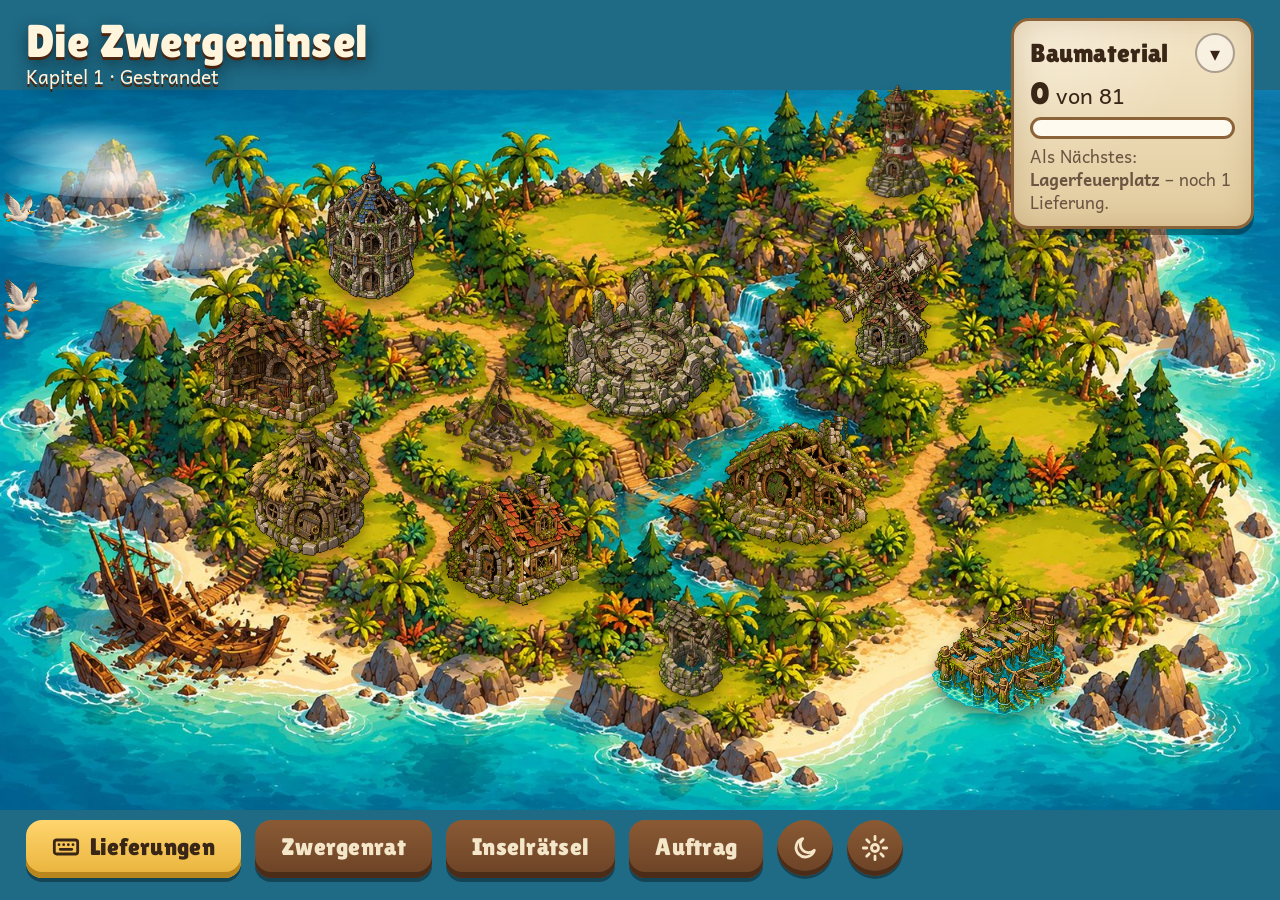
==== commit 27ca1c23: "Lieferschein mit 4 Zeichen statt QR-Scan: Kartennummern, Schnell-Eingabe mit Bildschirmtastatur und " ====
--- a/insel.html
+++ b/insel.html
@@ -17,7 +17,6 @@
 <body>
 <div id="app"></div>
 <noscript>Bitte JavaScript einschalten, damit die Zwergeninsel funktioniert.</noscript>
-<script src="js/lib/jsQR.js"></script>
 <script src="js/data.js"></script>
 <script src="js/data-k2.js"></script>
 <script src="js/data-k3.js"></script>
--- a/css/spiel.css
+++ b/css/spiel.css
@@ -535,3 +535,41 @@
 @keyframes konfettiFall { to { transform: translate(var(--dx), 110vh) rotate(var(--rot)); } }
 .feuerwerk { position: fixed; inset: 0; width: 100vw; height: 100vh; pointer-events: none; z-index: 65; }
 @media (prefers-reduced-motion: reduce) { .huepf-zwerg, .avatar.huepfen, .meisterin { animation: none; } }
+
+/* ---------- Bilder für Abzeichen, Ränge, Krone, Kombo ---------- */
+.medaille-rund.mit-bild img { width: 118%; height: 118%; object-fit: contain; border-radius: 50%; }
+.medaille-rund.mit-bild:has(img) { background: none; border: none; box-shadow: none; }
+.medaille-symbol { display: flex; }
+.medaille-symbol svg { width: 44px; height: 44px; }
+.rang-emblem { width: 90px; height: 90px; object-fit: contain; flex: none; filter: drop-shadow(0 4px 4px rgba(0, 0, 0, 0.3)); }
+.rang-emblem-reihe { display: flex; align-items: flex-end; gap: 14px; }
+.rang-kopf { display: flex; align-items: center; gap: 14px; }
+.krone-marke img { width: 30px; height: 30px; object-fit: contain; }
+.krone-marke:has(img) { background: none; border: none; box-shadow: none; width: 48px; height: 48px; top: -18px; left: -14px; }
+.krone-marke:has(img) img { width: 48px; height: 48px; filter: drop-shadow(0 2px 2px rgba(0, 0, 0, 0.35)); }
+.krone-info img { width: 48px; height: 48px; object-fit: contain; flex: none; }
+.kombo { display: inline-flex; align-items: center; gap: 6px; }
+.kombo-flamme { width: 30px; height: 30px; object-fit: contain; margin: -6px 0; }
+.titel-mit-bild { display: flex; align-items: center; gap: 10px; }
+.titel-bild { width: 44px; height: 44px; object-fit: contain; }
+
+/* ---------- Kartennummer & Lieferschein ---------- */
+.karten-raster { display: grid; grid-template-columns: repeat(8, 1fr); gap: 12px; padding: 22px; max-width: 900px; margin: 10px auto; }
+.karten-nr { aspect-ratio: 1; border-radius: 16px; border: 3px solid #8a6438; background: #fffaf0; font-family: var(--titel); font-size: clamp(26px, 4vw, 40px); color: #3a2617; cursor: pointer; box-shadow: 0 4px 0 rgba(58, 38, 23, 0.35); }
+.karten-nr:active { transform: translateY(3px); box-shadow: 0 1px 0 rgba(58, 38, 23, 0.35); }
+.karten-nr.gewaehlt { background: #f5c24a; }
+.karten-nr-gross { font-family: var(--titel); font-size: 96px; line-height: 1; color: #8a4b1c; text-align: center; }
+.lieferschein { padding: 22px 26px; max-width: 520px; display: flex; flex-direction: column; gap: 14px; }
+.lieferschein-kopf { display: flex; align-items: center; gap: 14px; }
+.lieferschein-bild { width: 76px; height: 76px; flex: none; }
+.lieferschein-bild img { width: 100%; height: 100%; object-fit: contain; }
+.schein-zeile { display: flex; align-items: stretch; gap: 14px; }
+.schein-karte { display: flex; flex-direction: column; align-items: center; justify-content: center; padding: 6px 16px; border-radius: 14px; background: #8a4b1c; color: #fff4dc; }
+.schein-karte span { font-size: 16px; }
+.schein-karte b { font-family: var(--titel); font-size: 48px; line-height: 1; font-weight: 400; }
+.schein-code { flex: 1; display: flex; justify-content: center; gap: 8px; }
+.schein-code span { flex: 1; max-width: 76px; display: flex; align-items: center; justify-content: center; font-family: 'Courier New', monospace; font-weight: 700; font-size: clamp(44px, 7vw, 64px); background: #fffaf0; border: 3px solid #8a6438; border-radius: 12px; }
+.schein-text { margin: 0; font-size: 19px; }
+.knopf-link { align-self: flex-start; background: none; border: none; padding: 4px 0; font: inherit; font-size: 16px; color: var(--tinte-hell); text-decoration: underline; cursor: pointer; }
+@media (max-width: 700px) { .karten-raster { grid-template-columns: repeat(6, 1fr); } }
+.pass-code { white-space: nowrap; font-size: clamp(26px, 3.4vw, 40px); letter-spacing: 2px; }
--- a/css/insel.css
+++ b/css/insel.css
@@ -7,7 +7,9 @@
   transform: translate(-50%, -50%);
 }
 .insel-grund { position: absolute; inset: 0; }
-.insel-grund img { width: 100%; height: 100%; object-fit: cover; display: block; }
+.insel-grund img { position: absolute; inset: 0; width: 100%; height: 100%; object-fit: cover; display: block; }
+.insel-grund.mit-bild .insel-ersatz { display: none; }
+.insel-grund.mit-bild .wellen { opacity: 0.35; }
 .insel-ersatz {
   position: absolute; inset: 0;
   background:
@@ -143,3 +145,85 @@
 .raetsel-option.richtig .buchstabe { background: var(--moos-dunkel); }
 .raetsel-option.weg { opacity: 0.35; }
 .raetsel .moewe-flug { width: 9%; z-index: 50; }
+
+/* ---------- Bilder für Wolken, Möwen und Tiere ---------- */
+.wolken span.mit-bild { background: none; height: auto; }
+.wolken span img { width: 100%; display: block; opacity: 0.9; }
+.moewe img { width: 100%; display: block; }
+.moewe .fluegel-b { position: absolute; inset: 0; opacity: 0; }
+.moewe:not(.mit-geschenk) .fluegel-a { animation: flatterA 0.5s steps(1) infinite; }
+.moewe:not(.mit-geschenk) .fluegel-b { animation: flatterB 0.5s steps(1) infinite; }
+@keyframes flatterA { 0% { opacity: 1; } 50% { opacity: 0; } }
+@keyframes flatterB { 0% { opacity: 0; } 50% { opacity: 1; } }
+.moewe-svg { width: 100%; display: block; }
+.moewe-svg path { animation: fluegel 0.6s ease-in-out infinite alternate; transform-origin: 50% 45%; }
+.tiere { position: absolute; inset: 0; z-index: 3; pointer-events: none; }
+.tier { position: absolute; transform: translate(-50%, -100%); }
+.tier img { width: 100%; display: block; filter: drop-shadow(0 0.3vw 0.3vw rgba(0, 0, 0, 0.3)); }
+.tier-krabbe { animation: krabbeLauf 14s ease-in-out infinite; }
+@keyframes krabbeLauf { 0%, 100% { margin-left: 0; } 45% { margin-left: 8%; } 50% { margin-left: 8%; transform: translate(-50%, -100%) scaleX(-1); } 95% { margin-left: 0; transform: translate(-50%, -100%) scaleX(-1); } }
+.tier-schildkroete { animation: schildkroete 40s linear infinite; }
+@keyframes schildkroete { 0% { margin-left: 0; } 50% { margin-left: -6%; } 51% { transform: translate(-50%, -100%) scaleX(-1); } 100% { margin-left: 0; transform: translate(-50%, -100%) scaleX(-1); } }
+.tier-huhn img { animation: picken 2.2s ease-in-out infinite; transform-origin: 60% 90%; }
+.tier-huhn.zwei img { animation-delay: -1.1s; }
+@keyframes picken { 0%, 60%, 100% { transform: rotate(0); } 70% { transform: rotate(28deg); } 80% { transform: rotate(0); } 88% { transform: rotate(24deg); } }
+.tier-hase { animation: hoppeln 6s ease-in-out infinite; }
+@keyframes hoppeln { 0%, 30%, 100% { margin-top: 0; } 10% { margin-top: -1.5%; } 20% { margin-top: 0; } 50% { margin-top: -1.2%; margin-left: 2%; } 60% { margin-top: 0; margin-left: 2%; } 80% { margin-left: 0; } }
+.tier-schmetterling { animation: flattern 9s ease-in-out infinite; }
+.tier-schmetterling img { animation: schlag 0.35s ease-in-out infinite alternate; }
+@keyframes flattern { 0%, 100% { margin-left: 0; margin-top: 0; } 25% { margin-left: 3%; margin-top: -2%; } 50% { margin-left: 6%; margin-top: 1%; } 75% { margin-left: 2%; margin-top: -1%; } }
+@keyframes schlag { from { transform: scaleX(1); } to { transform: scaleX(0.55); } }
+.tier-delfin { opacity: 0; animation: delfin 13s ease-in-out infinite; }
+.tier-delfin.zwei { animation-delay: -6s; }
+@keyframes delfin { 0%, 60%, 100% { opacity: 0; transform: translate(-50%, -60%) rotate(-30deg); }
+  65% { opacity: 1; transform: translate(-30%, -140%) rotate(-10deg); } 72% { opacity: 1; transform: translate(-5%, -170%) rotate(15deg); } 79% { opacity: 1; transform: translate(20%, -100%) rotate(40deg); } 82% { opacity: 0; } }
+.insel-screen.nacht .tiere { opacity: 0.4; transition: opacity 2s; }
+.auftrag-titel { display: flex; align-items: center; gap: 8px; }
+.auftrag-bild { width: 34px; height: 34px; object-fit: contain; }
+@media (prefers-reduced-motion: reduce) { .tier, .tier img { animation: none !important; opacity: 1; } }
+
+/* ---------- Einklappbare Tafel ---------- */
+.tafel-kopf { display: flex; align-items: center; justify-content: space-between; gap: 10px; }
+.tafel-klapp { width: 40px; height: 40px; border-radius: 50%; border: 2px solid rgba(58, 38, 23, 0.4); background: rgba(255, 255, 255, 0.5); color: #3a2617; font-size: 20px; cursor: pointer; flex: none; }
+.tafel.zu { width: clamp(240px, 19vw, 330px); padding: 12px 16px; gap: 6px; }
+.tafel.zu .zahl { font-size: clamp(28px, 2.4vw, 42px); }
+.moewe.ein-bild .fluegel-a { animation: none; }
+
+/* ---------- Lieferungen eintippen ---------- */
+.fenster.liefer-dialog { max-width: min(1180px, 96vw); width: 96vw; }
+.liefer-kopf { display: flex; align-items: baseline; justify-content: space-between; gap: 16px; flex-wrap: wrap; }
+.liefer-zaehler { font-size: 20px; font-weight: 700; color: var(--tinte-hell); }
+.liefer-fenster { display: grid; grid-template-columns: 1.25fr 1fr; gap: 26px; align-items: start; }
+.liefer-links { display: flex; flex-direction: column; gap: 14px; }
+.schein-eingabe { display: flex; gap: 12px; justify-content: center; }
+.schein-kasten { width: 92px; height: 108px; border-radius: 16px; border: 4px dashed #b08a5a; background: #fffaf0; display: flex; align-items: center; justify-content: center; font-family: 'Courier New', monospace; font-weight: 700; font-size: 72px; color: #3a2617; }
+.schein-kasten.voll { border-style: solid; border-color: #8a6438; }
+.schein-eingabe.wackeln { animation: wackeln 0.45s; }
+@keyframes wackeln { 0%, 100% { transform: translateX(0); } 20% { transform: translateX(-12px); } 40% { transform: translateX(12px); } 60% { transform: translateX(-8px); } 80% { transform: translateX(8px); } }
+.liefer-rueck { min-height: 86px; display: flex; align-items: center; }
+.liefer-rueck > * { width: 100%; }
+.liefer-ok { display: flex; align-items: center; gap: 14px; padding: 10px 14px; border-radius: 14px; background: #e4f1d4; border: 3px solid #6b9b3a; animation: aufploppen 0.4s ease-out; }
+.liefer-ok-bild { width: 64px; height: 64px; flex: none; }
+.liefer-ok-bild img { width: 100%; height: 100%; object-fit: contain; }
+.liefer-ok-titel { font-family: var(--titel); font-size: 26px; }
+.liefer-ok > div:nth-child(2) { flex: 1; font-size: 19px; }
+.schein-tasten { display: grid; grid-template-columns: repeat(9, 1fr); gap: 7px; }
+.schein-taste { aspect-ratio: 1; border-radius: 10px; border: 2px solid #8a6438; background: #fffaf0; font-family: 'Courier New', monospace; font-weight: 700; font-size: clamp(20px, 2.2vw, 30px); color: #3a2617; cursor: pointer; box-shadow: 0 3px 0 rgba(58, 38, 23, 0.3); }
+.schein-taste:active { transform: translateY(2px); box-shadow: none; }
+.schein-taste.breit { grid-column: span 4; aspect-ratio: auto; background: #f2d9b0; }
+.liefer-rechts { display: flex; flex-direction: column; gap: 10px; }
+.liefer-raster { display: grid; grid-template-columns: repeat(6, 1fr); gap: 8px; }
+.liefer-zelle { aspect-ratio: 1.15; border-radius: 10px; display: flex; align-items: center; justify-content: center; font-family: var(--titel); font-size: clamp(20px, 2vw, 30px); background: rgba(58, 38, 23, 0.08); color: rgba(58, 38, 23, 0.55); border: 2px solid rgba(58, 38, 23, 0.15); }
+.liefer-zelle.frueher { background: #f3e6c8; color: #6b5442; }
+.liefer-zelle.da { background: #7fb24a; color: #fff; border-color: #55812a; }
+.knopf-link { align-self: flex-start; background: none; border: none; padding: 4px 0; font: inherit; font-size: 16px; color: var(--tinte-hell); text-decoration: underline; cursor: pointer; }
+@media (max-width: 900px) { .liefer-fenster { grid-template-columns: 1fr; } .schein-kasten { width: 70px; height: 84px; font-size: 54px; } }
+.fenster.liefer-dialog { max-height: 96vh; overflow-y: auto; padding-top: 18px; padding-bottom: 18px; gap: 12px; }
+.liefer-rueck { min-height: 72px; }
+@media (max-height: 820px) {
+  .schein-kasten { width: 72px; height: 84px; font-size: 54px; border-width: 3px; }
+  .schein-taste { aspect-ratio: 1.35; font-size: 22px; }
+  .liefer-zelle { aspect-ratio: 1.5; font-size: 22px; }
+  .liefer-rueck { min-height: 60px; }
+  .liefer-ok-bild { width: 48px; height: 48px; }
+}
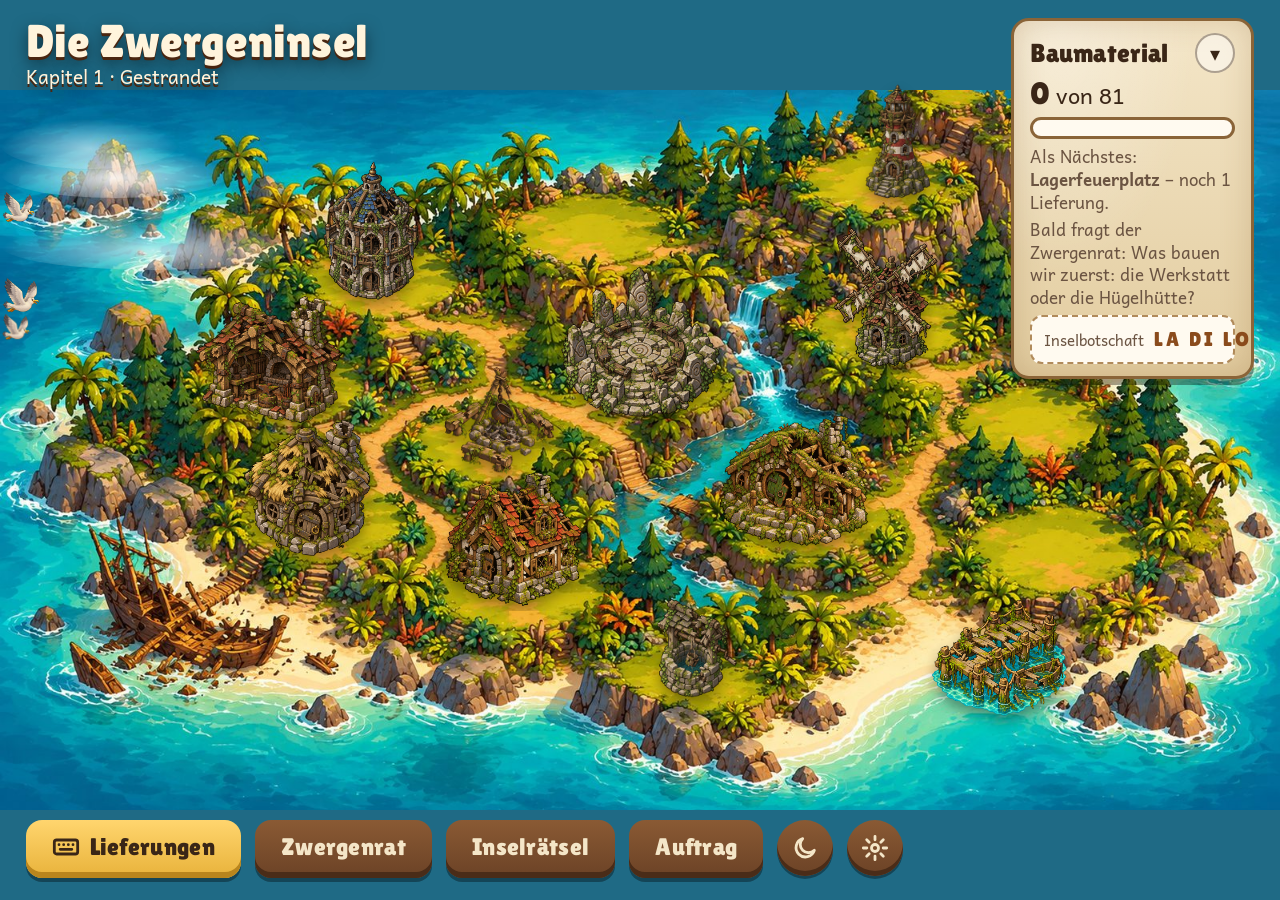
==== commit fae6c094: "Gebäude schalten Übungen frei: 5 Ratsfragen, 10 Gebäude-Stollen, Inselbotschaft statt Runenwort, Zwe" ====
--- a/insel.html
+++ b/insel.html
@@ -22,6 +22,7 @@
 <script src="js/data-k3.js"></script>
 <script src="js/data-mehr.js"></script>
 <script src="js/data-spiel.js"></script>
+<script src="js/data-bau.js"></script>
 <script src="js/pass.js"></script>
 <script src="js/gemeinsam.js"></script>
 <script src="js/insel.js"></script>
--- a/css/spiel.css
+++ b/css/spiel.css
@@ -401,11 +401,8 @@
 @keyframes drehen { to { transform: rotate(360deg); } }
 .knopf-reihe { display: flex; gap: 12px; flex-wrap: wrap; justify-content: center; }
 
-.meldung {
-  position: fixed; left: 50%; bottom: 28px; transform: translateX(-50%); z-index: 60;
-  padding: 12px 22px; font-size: 20px; max-width: 90vw; text-align: center;
-  animation: einblenden 0.3s;
-}
+.meldungen { position: fixed; left: 50%; bottom: 28px; transform: translateX(-50%); z-index: 60; display: flex; flex-direction: column-reverse; align-items: center; gap: 8px; pointer-events: none; width: max-content; max-width: 90vw; }
+.meldung { padding: 12px 22px; font-size: 20px; max-width: 90vw; text-align: center; animation: einblenden 0.3s; }
 
 /* ---------- Hochformat ---------- */
 @media (orientation: portrait), (max-width: 860px) {
@@ -573,3 +570,29 @@
 .knopf-link { align-self: flex-start; background: none; border: none; padding: 4px 0; font: inherit; font-size: 16px; color: var(--tinte-hell); text-decoration: underline; cursor: pointer; }
 @media (max-width: 700px) { .karten-raster { grid-template-columns: repeat(6, 1fr); } }
 .pass-code { white-space: nowrap; font-size: clamp(26px, 3.4vw, 40px); letter-spacing: 2px; }
+.kombo[hidden] { display: none; }
+
+/* Startbild: Titel in den Himmel, damit die Zwerge auf dem Floß frei bleiben */
+.start-mitte { justify-content: flex-start; padding-top: clamp(28px, 7vh, 80px); gap: 18px; }
+.logo-unter { font-weight: 700; text-shadow: 0 2px 4px rgba(40, 20, 8, 0.9), 0 0 18px rgba(40, 20, 8, 0.6); }
+/* Meisterin auf der Bühne größer */
+.meisterin { width: 46%; max-width: 260px; }
+@media (max-height: 800px) { .meisterin { max-width: 210px; } }
+/* Aufgabenkarte nur so hoch wie ihr Inhalt */
+.spiel > .aufgabe { align-self: flex-start; max-height: 100%; }
+img.truhe-klein, .platzhalter.truhe-klein { width: 110px; height: auto; max-height: 90px; object-fit: contain; }
+.belohnung-seiten { display: flex; flex-direction: column; gap: 10px; align-self: stretch; }
+/* Fußleiste im Fenster: Knopf bleibt sichtbar, auch wenn der Inhalt scrollt */
+.fenster-fuss { position: sticky; bottom: -26px; align-self: stretch; display: flex; justify-content: center; padding: 10px 0 4px; margin-bottom: -6px; background: linear-gradient(180deg, rgba(243, 228, 196, 0), #f1e1bf 40%); }
+.fenster.erfolge-kompakt { gap: 10px; max-width: 720px; }
+.fenster.erfolge-kompakt h2 { font-size: 24px !important; margin: 0; }
+.fenster.erfolge-kompakt .rang-neu h2 { font-size: 30px !important; }
+.fenster.erfolge-kompakt .huepf-zwerg.gross { width: 110px; }
+.fenster.erfolge-kompakt .rang-emblem { width: 70px; height: 70px; }
+
+/* ---------- Inselbotschaft ---------- */
+.botschaft-leiste { display: flex; align-items: center; gap: 14px; padding: 12px 18px; flex-wrap: wrap; border: 3px dashed #b08a5a; }
+.botschaft-leiste.ok { border-style: solid; border-color: var(--moos, #6b9b3a); }
+.botschaft-text { flex: 1; font-size: 19px; min-width: 220px; }
+.botschaft-text b { letter-spacing: 2px; }
+.botschaft-eingabe { font-size: 34px; letter-spacing: 6px; text-align: center; text-transform: uppercase; }
--- a/css/insel.css
+++ b/css/insel.css
@@ -227,3 +227,48 @@
   .liefer-rueck { min-height: 60px; }
   .liefer-ok-bild { width: 48px; height: 48px; }
 }
+
+/* ---------- Mitwachsende Bedienelemente auf großen Boards ---------- */
+.insel-titel { transform: scale(var(--ui, 1)); transform-origin: top left; }
+.tafel { transform: scale(var(--ui, 1)); transform-origin: top right; }
+.insel-knoepfe { transform: scale(var(--ui, 1)); transform-origin: bottom left; }
+body.insel-seite .schleier > .fenster { transform: scale(var(--ui, 1)); max-height: calc(92vh / var(--ui, 1)); max-width: min(620px, calc(94vw / var(--ui, 1))); }
+body.insel-seite .schleier > .fenster.breit { max-width: min(980px, calc(94vw / var(--ui, 1))); }
+body.insel-seite .schleier > .fenster.liefer-dialog { width: calc(94vw / var(--ui, 1)); max-width: 1180px; max-height: calc(96vh / var(--ui, 1)); }
+.raetsel-karte { width: min(1400px, 100%); }
+.raetsel-option { font-size: clamp(22px, 2.2vw, 46px); }
+.raetsel-option .buchstabe { width: clamp(56px, 3.6vw, 80px); height: clamp(56px, 3.6vw, 80px); font-size: clamp(30px, 2vw, 44px); }
+.raetsel-karte .frage, .raetsel-karte h2 { font-size: clamp(26px, 2.2vw, 44px); }
+.rat-regeln { font-size: clamp(17px, 1.5vw, 30px); }
+.rat-regeln h3 { font-size: clamp(22px, 1.8vw, 36px); }
+.rat .leiste .titel, .rat .uhr { font-size: clamp(24px, 2vw, 40px); }
+.fest-bild { width: 100%; border-radius: 14px; overflow: hidden; }
+.fest-bild img { width: 100%; max-height: 28vh; object-fit: cover; display: block; }
+
+body.insel-seite .meldung { font-size: calc(20px * var(--ui, 1)); }
+/* Zwergenrat: Bilder begrenzen, Regeln lesbar halten */
+.rat-inhalt { grid-template-columns: 1fr 1fr minmax(260px, 1fr); grid-template-rows: auto minmax(0, 1fr); }
+.rat-option { min-height: 0; justify-content: space-between; }
+.rat-option .bild { width: 100%; flex: 1 1 0; min-height: 0; position: relative; }
+.rat-option .bild img, .rat-option .bild .platzhalter { position: absolute; inset: 0; width: 100%; height: 100%; object-fit: contain; }
+.rat-option .knopf { font-size: clamp(18px, 1.4vw, 30px); }
+.rat .stimmen { font-size: clamp(40px, 3vw, 64px); }
+.rat .stimmen .rund { width: clamp(48px, 3.2vw, 76px); height: clamp(48px, 3.2vw, 76px); font-size: clamp(26px, 2vw, 44px); }
+.rat .leiste .knopf { font-size: clamp(16px, 1.2vw, 26px); }
+body.insel-seite .meldungen { top: calc(3vh * var(--ui, 1)); bottom: auto; flex-direction: column; }
+
+/* ---------- Ratsfragen mit Freischaltungen, Inselbotschaft ---------- */
+.rat-freischalt { align-self: stretch; padding: 10px 12px; border-radius: 12px; background: rgba(107, 155, 58, 0.14); border: 2px solid rgba(85, 129, 42, 0.45); text-align: center; }
+.rat-freischalt-kopf { font-size: clamp(14px, 1vw, 20px); color: var(--tinte-hell); }
+.rat-freischalt-name { font-family: var(--titel); font-size: clamp(20px, 1.6vw, 34px); }
+.rat-freischalt-text { font-size: clamp(15px, 1.1vw, 22px); }
+.rat-option.gewaehlt { box-shadow: 0 0 0 5px var(--gold, #e8b23a), 0 8px 0 rgba(0, 0, 0, 0.3); }
+.rat-reiter { display: flex; gap: 8px; margin-left: 14px; }
+.tafel-botschaft { display: flex; align-items: baseline; justify-content: space-between; gap: 10px; padding: 8px 12px; border-radius: 12px; background: #fffaf0; border: 2px dashed #b08a5a; }
+.tafel-botschaft span { font-size: 15px; color: var(--tinte-hell); }
+.tafel-botschaft b { font-family: var(--titel); font-weight: 400; font-size: clamp(24px, 2vw, 34px); letter-spacing: 3px; color: #8a4b1c; }
+.rat-wartet { display: flex; flex-direction: column; gap: 6px; padding: 10px 12px; border-radius: 12px; background: #fff1cf; border: 3px solid var(--gold, #e8b23a); font-size: 17px; animation: rat-puls 2.4s ease-in-out infinite; }
+.rat-wartet .knopf { align-self: flex-start; }
+@keyframes rat-puls { 0%, 100% { box-shadow: 0 0 0 0 rgba(232, 178, 58, 0.0); } 50% { box-shadow: 0 0 0 6px rgba(232, 178, 58, 0.35); } }
+.tafel-botschaft b { white-space: nowrap; }
+.tafel.zu .tafel-botschaft b { font-size: clamp(20px, 1.6vw, 28px); }
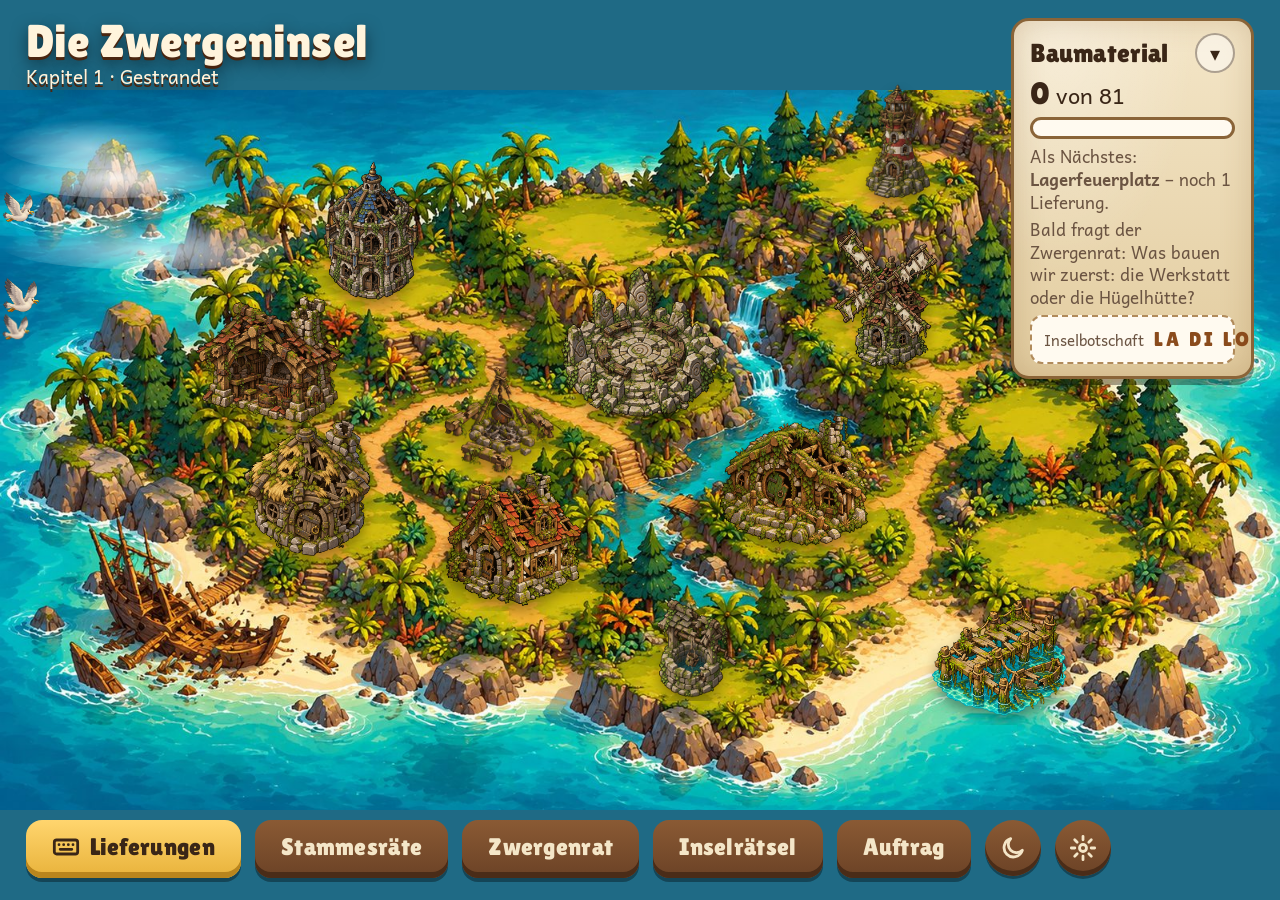
==== commit 922f7657: "An den Unterricht der 5a angepasst: Meinung statt These, Echo-Spiel-Formel, Begründungshand, Sitzord" ====
--- a/insel.html
+++ b/insel.html
@@ -23,6 +23,7 @@
 <script src="js/data-mehr.js"></script>
 <script src="js/data-spiel.js"></script>
 <script src="js/data-bau.js"></script>
+<script src="js/data-klasse.js"></script>
 <script src="js/pass.js"></script>
 <script src="js/gemeinsam.js"></script>
 <script src="js/insel.js"></script>
--- a/css/spiel.css
+++ b/css/spiel.css
@@ -596,3 +596,47 @@
 .botschaft-text { flex: 1; font-size: 19px; min-width: 220px; }
 .botschaft-text b { letter-spacing: 2px; }
 .botschaft-eingabe { font-size: 34px; letter-spacing: 6px; text-align: center; text-transform: uppercase; }
+
+/* ---------- Rückblick ---------- */
+.rueckblick-abschnitt { display: flex; align-items: center; justify-content: space-between; gap: 16px; flex-wrap: wrap; }
+.rueckblick { max-width: 900px; margin: 0 auto; padding: 14px; display: flex; flex-direction: column; gap: 12px; }
+.rueckblick-liste { display: flex; flex-direction: column; gap: 12px; }
+.rueckblick-zeile { padding: 14px 18px; display: grid; grid-template-columns: 1fr auto; gap: 10px 16px; align-items: center; border-left: 8px solid transparent; }
+.rueckblick-zeile.w3 { border-left-color: #6b9b3a; }
+.rueckblick-zeile.w2 { border-left-color: #e8b23a; }
+.rueckblick-zeile.w1 { border-left-color: #d9732f; }
+.rueckblick-text { font-size: 21px; font-weight: 700; }
+.rueckblick-wahl { display: flex; gap: 8px; }
+.einschaetzung { min-height: 48px; padding: 6px 14px; border-radius: 999px; border: 3px solid rgba(58, 38, 23, 0.25); background: #fffaf0; font: inherit; font-size: 17px; color: var(--tinte); cursor: pointer; }
+.einschaetzung.sicher.gewaehlt { background: #c9e3a8; border-color: #6b9b3a; font-weight: 700; }
+.einschaetzung.fast.gewaehlt { background: #f8e3a4; border-color: #e8b23a; font-weight: 700; }
+.einschaetzung.ueben.gewaehlt { background: #f6c9a6; border-color: #d9732f; font-weight: 700; }
+.rueckblick-tipp { grid-column: 1 / -1; display: flex; align-items: center; gap: 12px; flex-wrap: wrap; font-size: 18px; color: var(--tinte-hell); }
+.rueckblick-ziel { display: flex; align-items: center; gap: 16px; padding: 14px 18px; font-size: 20px; }
+@media (max-width: 760px) { .rueckblick-zeile { grid-template-columns: 1fr; } }
+.rueckblick-meisterin { width: 90px; flex: none; } .rueckblick-meisterin img { width: 100%; display: block; }
+
+/* ---------- Stammesrat auf dem iPad ---------- */
+.stammesrat-ipad { max-width: 920px; margin: 0 auto; padding: 14px; display: flex; flex-direction: column; gap: 14px; }
+.rollenkarte { display: flex; gap: 18px; align-items: center; padding: 16px 22px; border: 4px solid; }
+.rollenkarte-zeichen { font-size: 64px; line-height: 1; }
+.rollenkarte h2 { font-size: 40px; }
+.stamm-box { padding: 14px 18px; }
+.stamm-box h3 { margin: 0 0 6px; font-size: 22px; }
+.stamm-optionen { display: grid; grid-template-columns: 1fr 1fr; gap: 10px; margin-top: 10px; }
+.stamm-option { display: flex; align-items: center; gap: 10px; padding: 8px; border-radius: 12px; background: #fffaf0; border: 2px solid #b08a5a; }
+.stamm-option-bild { width: 70px; flex: none; }
+.stamm-option-bild img { width: 100%; display: block; }
+.stamm-spalten { display: grid; grid-template-columns: 1fr 1fr; gap: 14px; }
+.saetze { margin: 0; padding-left: 22px; font-size: 19px; }
+.saetze li { margin-bottom: 4px; }
+.stamm-liste { display: grid; grid-template-columns: repeat(auto-fill, minmax(180px, 1fr)); gap: 8px; }
+.stamm-person { display: flex; flex-direction: column; padding: 8px 12px; border-radius: 10px; background: #fffaf0; border: 2px solid rgba(58, 38, 23, 0.2); font-size: 17px; }
+.stamm-person.ich { border-color: var(--gold); background: #fff1cf; }
+@media (max-width: 760px) { .stamm-spalten, .stamm-optionen { grid-template-columns: 1fr; } }
+
+/* ---------- Begründungshand ---------- */
+.hand-kopf { display: flex; align-items: center; gap: 12px; }
+.hand-symbol { font-size: 44px; line-height: 1; }
+.hand-liste .check { gap: 10px; }
+.finger { flex: none; width: 30px; height: 30px; border-radius: 50%; background: #f3e6c8; border: 2px solid #b08a5a; display: flex; align-items: center; justify-content: center; font-family: var(--titel); font-size: 18px; }
--- a/css/insel.css
+++ b/css/insel.css
@@ -272,3 +272,68 @@
 @keyframes rat-puls { 0%, 100% { box-shadow: 0 0 0 0 rgba(232, 178, 58, 0.0); } 50% { box-shadow: 0 0 0 6px rgba(232, 178, 58, 0.35); } }
 .tafel-botschaft b { white-space: nowrap; }
 .tafel.zu .tafel-botschaft b { font-size: clamp(20px, 1.6vw, 28px); }
+
+/* ---------- Rollen und Redeliste ---------- */
+.rollen-leiste { grid-column: 1 / -1; display: flex; flex-wrap: wrap; gap: 8px; justify-content: center; margin-top: -0.8vw; }
+.rolle-chip { display: flex; align-items: center; gap: 6px; padding: 6px 14px; border-radius: 999px; background: rgba(255, 250, 240, 0.92); border: 2px solid #b08a5a; font-size: clamp(15px, 1.1vw, 24px); }
+.rolle-zeichen { font-size: 1.2em; }
+.rollen-karten { display: grid; grid-template-columns: repeat(4, 1fr); gap: 14px; align-self: stretch; }
+.rollen-karte { padding: 14px; display: flex; flex-direction: column; align-items: center; gap: 8px; text-align: center; }
+.rollen-karte h3 { margin: 0; font-size: 22px; }
+.rollen-karte p { margin: 0; font-size: 15px; color: var(--tinte-hell); flex: 1; }
+.rollen-zeichen { font-size: 40px; line-height: 1; }
+.karten-kopf { display: flex; align-items: center; gap: 6px; }
+.karten-kopf img, .karten-kopf .platzhalter, .karten-kopf-leer { width: 42px; height: 42px; object-fit: contain; font-size: 0; padding: 0; border-radius: 8px; }
+.karten-kopf-leer { background: rgba(58, 38, 23, 0.08); }
+.karten-kopf b { font-family: var(--titel); font-weight: 400; font-size: 26px; }
+.fenster.rede-dialog { max-width: min(1180px, 96vw); width: 96vw; }
+.rede-raster { display: grid; grid-template-columns: repeat(8, 1fr); gap: 8px; align-self: stretch; }
+.rede-zelle { display: flex; flex-direction: column; align-items: center; gap: 2px; padding: 6px 4px; border-radius: 12px; border: 2px solid rgba(58, 38, 23, 0.2); background: rgba(58, 38, 23, 0.06); cursor: pointer; min-height: 76px; }
+.rede-zelle.stufe-1 { background: #e4f1d4; border-color: #9cc46f; }
+.rede-zelle.stufe-2 { background: #c9e3a8; border-color: #6b9b3a; }
+.rede-zelle.stufe-3 { background: #f6dc8a; border-color: #c89a2a; }
+.rede-zelle.hervor { box-shadow: 0 0 0 4px var(--gold, #e8b23a); animation: aufploppen 0.5s; }
+.rede-striche { font-family: var(--titel); letter-spacing: 2px; color: #55812a; min-height: 18px; font-size: 18px; }
+.knopf.aktiv { outline: 3px solid var(--gold, #e8b23a); }
+@media (max-width: 900px) { .rollen-karten { grid-template-columns: 1fr 1fr; } .rede-raster { grid-template-columns: repeat(6, 1fr); } }
+.rat-inhalt { grid-template-rows: auto auto minmax(0, 1fr); }
+.rollen-leiste.leer { display: none; }
+.rolle-chip { color: var(--tinte, #3a2617); background: #fffaf0; box-shadow: 0 3px 0 rgba(0,0,0,0.25); }
+
+/* ---------- Klassenüberblick ---------- */
+.fenster.ueberblick-dialog { max-width: min(1180px, 96vw); width: 96vw; text-align: left; align-items: stretch; }
+.ue-spalten { display: grid; grid-template-columns: 1.2fr 1fr; gap: 28px; }
+.ue-spalten h3 { margin: 12px 0 6px; font-size: 22px; }
+.ue-zeile { display: grid; grid-template-columns: 210px 1fr 64px; gap: 10px; align-items: center; font-size: 17px; }
+.ue-balken { height: 16px; border-radius: 8px; background: rgba(58, 38, 23, 0.1); overflow: hidden; }
+.ue-balken div { height: 100%; background: #7fb24a; border-radius: 8px; }
+.ue-zeile.schwer .ue-balken div { background: #e8a23a; }
+.ue-zahl { text-align: right; font-weight: 700; }
+.ue-krone { font-size: 14px; color: var(--tinte-hell); margin: 0 0 6px 220px; }
+.ue-offen { display: flex; flex-wrap: wrap; gap: 8px; }
+.ue-karte { display: flex; align-items: center; gap: 6px; padding: 4px 10px 4px 4px; border-radius: 10px; background: #fff1cf; border: 2px solid #e8b23a; font-size: 15px; }
+.ue-karte.nie { background: rgba(58, 38, 23, 0.06); border-color: rgba(58, 38, 23, 0.2); }
+.ue-karte .karten-kopf img, .ue-karte .karten-kopf-leer { width: 32px; height: 32px; }
+.ue-karte .karten-kopf b { font-size: 20px; }
+@media (max-width: 900px) { .ue-spalten { grid-template-columns: 1fr; } }
+
+/* ---------- Stammesräte ---------- */
+.stamm-inhalt { position: relative; z-index: 2; flex: 1; min-height: 0; overflow-y: auto; padding: 1.4vw 2vw 2vw; display: flex; flex-direction: column; gap: 1.2vw; }
+.stamm-kopf { display: grid; grid-template-columns: 1fr auto; gap: 1.2vw; }
+.stamm-thema, .stamm-code { padding: 12px 18px; }
+.stamm-frage { font-family: var(--titel); font-size: clamp(24px, 2.2vw, 44px); line-height: 1.15; }
+.stamm-code { text-align: center; display: flex; flex-direction: column; justify-content: center; max-width: 360px; }
+.stamm-code b { font-family: var(--titel); font-weight: 400; font-size: clamp(36px, 3.2vw, 64px); letter-spacing: 4px; color: #8a4b1c; white-space: nowrap; }
+.stamm-raster { display: grid; grid-template-columns: repeat(auto-fill, minmax(clamp(220px, 15vw, 320px), 1fr)); gap: 1vw; }
+.stamm-karte { padding: 10px 14px 12px; border-top: 8px solid; display: flex; flex-direction: column; gap: 6px; }
+.stamm-karte h3 { margin: 0; font-size: clamp(20px, 1.5vw, 30px); }
+.stamm-mitglieder { display: flex; flex-direction: column; gap: 4px; }
+.stamm-mitglied { display: flex; align-items: center; justify-content: space-between; gap: 8px; font-size: clamp(15px, 1vw, 21px); }
+.stamm-mitglied .karten-kopf img, .stamm-mitglied .karten-kopf-leer { width: 34px; height: 34px; }
+.stamm-mitglied .karten-kopf b { font-size: clamp(20px, 1.4vw, 28px); }
+.stamm-rolle { color: var(--tinte-hell); white-space: nowrap; }
+.stamm-wahl { display: flex; gap: 6px; flex-wrap: wrap; margin-top: 4px; }
+.stamm-wahl .knopf { flex: 1; padding-left: 8px; padding-right: 8px; }
+.stamm-unten { display: flex; align-items: center; justify-content: space-between; gap: 14px; flex-wrap: wrap; padding: 10px 16px; border-radius: 14px; background: rgba(255, 250, 240, 0.94); color: var(--tinte); font-size: clamp(17px, 1.3vw, 26px); }
+@media (max-width: 900px) { .stamm-kopf { grid-template-columns: 1fr; } }
+.stamm-kopf { align-items: start; }
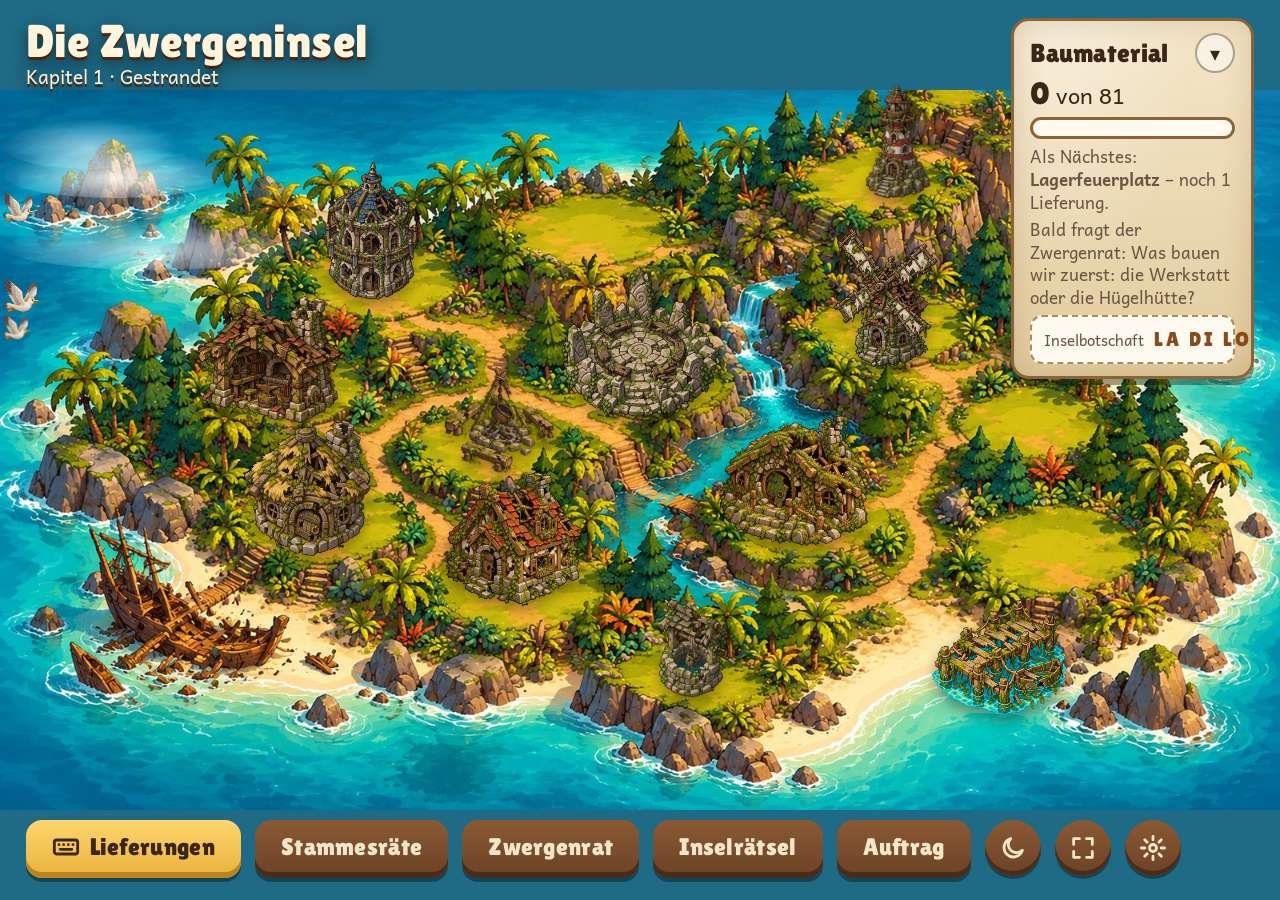
==== commit f80692f3: "Mehr Abwechslung: rund 90 neue Aufgaben für alle Stationen - neue Datei js/data-vielfalt.js - Inselr" ====
--- a/insel.html
+++ b/insel.html
@@ -24,6 +24,7 @@
 <script src="js/data-spiel.js"></script>
 <script src="js/data-bau.js"></script>
 <script src="js/data-klasse.js"></script>
+<script src="js/data-vielfalt.js"></script>
 <script src="js/pass.js"></script>
 <script src="js/gemeinsam.js"></script>
 <script src="js/insel.js"></script>
--- a/css/spiel.css
+++ b/css/spiel.css
@@ -640,3 +640,9 @@
 .hand-symbol { font-size: 44px; line-height: 1; }
 .hand-liste .check { gap: 10px; }
 .finger { flex: none; width: 30px; height: 30px; border-radius: 50%; background: #f3e6c8; border: 2px solid #b08a5a; display: flex; align-items: center; justify-content: center; font-family: var(--titel); font-size: 18px; }
+.abschied { max-width: 560px; padding: 26px 30px; display: flex; flex-direction: column; gap: 10px; align-items: center; text-align: center; font-size: 20px; }
+.abschied p { margin: 0; }
+
+/* Themen-Herkunft: Klasse oder Insel */
+.herkunft { display: inline-block; vertical-align: middle; margin-left: 6px; padding: 2px 10px; border-radius: 999px; font-family: var(--text, inherit); font-size: 15px; font-weight: 700; letter-spacing: .02em; background: #2f6f8f; color: #fff; }
+.herkunft.insel { background: #6b4a1e; }
--- a/css/insel.css
+++ b/css/insel.css
@@ -337,3 +337,7 @@
 .stamm-unten { display: flex; align-items: center; justify-content: space-between; gap: 14px; flex-wrap: wrap; padding: 10px 16px; border-radius: 14px; background: rgba(255, 250, 240, 0.94); color: var(--tinte); font-size: clamp(17px, 1.3vw, 26px); }
 @media (max-width: 900px) { .stamm-kopf { grid-template-columns: 1fr; } }
 .stamm-kopf { align-items: start; }
+
+/* Themen-Herkunft: Klasse oder Insel */
+.herkunft { display: inline-block; vertical-align: middle; margin-left: 6px; padding: 2px 10px; border-radius: 999px; font-family: var(--text, inherit); font-size: calc(16px * var(--ui, 1)); font-weight: 700; letter-spacing: .02em; background: #2f6f8f; color: #fff; }
+.herkunft.insel { background: #6b4a1e; }
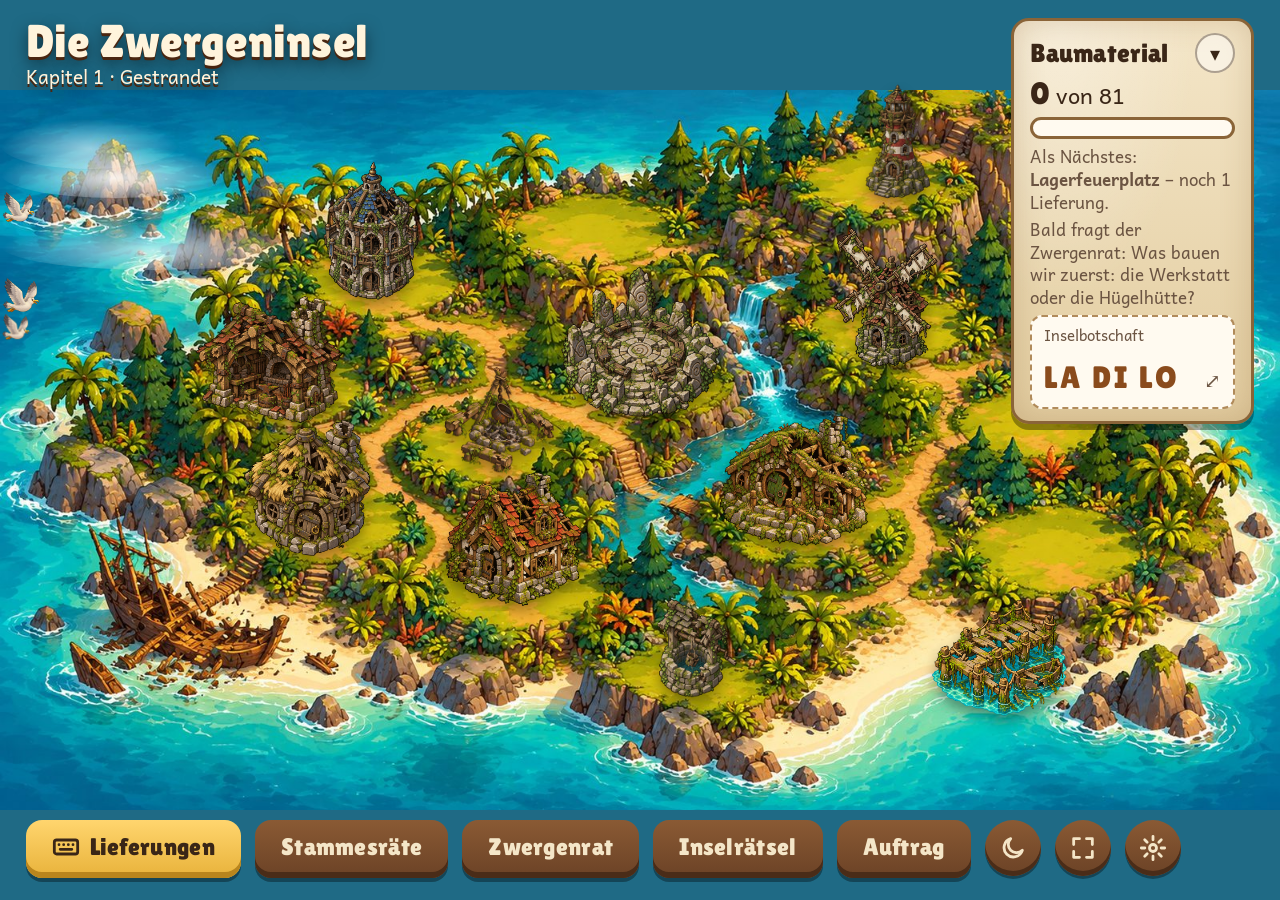
==== commit 8f5b037f: "Schulbetrieb: Datenschutz, WLAN-Ausfall, iPad/Safari, Smartboard-Lesbarkeit - Schriften lokal statt " ====
--- a/insel.html
+++ b/insel.html
@@ -8,9 +8,7 @@
 <title>Zwergeninsel – Insel</title>
 <link rel="manifest" href="manifest.webmanifest">
 <link rel="icon" href="bilder/app-icon.png">
-<link rel="preconnect" href="https://fonts.googleapis.com">
-<link rel="preconnect" href="https://fonts.gstatic.com" crossorigin>
-<link href="https://fonts.googleapis.com/css2?family=Andika:wght@400;700&family=Lilita+One&display=swap" rel="stylesheet">
+<link href="schrift/schrift.css" rel="stylesheet">
 <link rel="stylesheet" href="css/spiel.css">
 <link rel="stylesheet" href="css/insel.css">
 </head>
--- a/schrift/schrift.css
+++ b/schrift/schrift.css
@@ -0,0 +1,6 @@
+/* Schriften liegen im Projekt – nichts wird von Google oder anderen Servern geladen.
+   „Insel Text“ = verkleinerte Fassung von Andika (SIL), „Insel Titel“ = verkleinerte Fassung von Lilita One.
+   Beide unter der SIL Open Font License 1.1, siehe OFL-*.txt. */
+@font-face { font-family: 'Insel Text'; font-style: normal; font-weight: 400; font-display: swap; src: url('insel-text-400.woff') format('woff'); }
+@font-face { font-family: 'Insel Text'; font-style: normal; font-weight: 700; font-display: swap; src: url('insel-text-700.woff') format('woff'); }
+@font-face { font-family: 'Insel Titel'; font-style: normal; font-weight: 400; font-display: swap; src: url('insel-titel-400.woff') format('woff'); }
--- a/css/spiel.css
+++ b/css/spiel.css
@@ -19,13 +19,15 @@
   --eisen-hell: #8a8f99;
   --edelstein: #2ec4b6;
   --fehler: #c2533a;
-  --schrift: 'Andika', 'Trebuchet MS', sans-serif;
-  --titel: 'Lilita One', 'Trebuchet MS', sans-serif;
+  --schrift: 'Insel Text', 'Trebuchet MS', sans-serif;
+  --titel: 'Insel Titel', 'Trebuchet MS', sans-serif;
   --radius: 18px;
 }
 
 * { box-sizing: border-box; -webkit-tap-highlight-color: transparent; }
 html, body { margin: 0; height: 100%; }
+/* iPad: kein Zoom durch Doppeltippen, kein Gummiband-Effekt beim Wischen */
+html { touch-action: manipulation; overscroll-behavior: none; -webkit-text-size-adjust: 100%; }
 body {
   background: var(--nacht);
   color: var(--pergament);
@@ -646,3 +648,6 @@
 /* Themen-Herkunft: Klasse oder Insel */
 .herkunft { display: inline-block; vertical-align: middle; margin-left: 6px; padding: 2px 10px; border-radius: 999px; font-family: var(--text, inherit); font-size: 15px; font-weight: 700; letter-spacing: .02em; background: #2f6f8f; color: #fff; }
 .herkunft.insel { background: #6b4a1e; }
+
+/* iPad-Bildschirmtastatur: Fenster rutschen über die Tastatur, statt von ihr verdeckt zu werden */
+.schleier { padding-bottom: calc(20px + var(--tastatur, 0px)); transition: padding-bottom 0.2s; }
--- a/css/insel.css
+++ b/css/insel.css
@@ -71,7 +71,7 @@
 /* Zwergenrat */
 .rat { position: fixed; inset: 0; z-index: 40; display: flex; flex-direction: column; }
 .rat-inhalt { position: relative; z-index: 2; flex: 1; display: grid; grid-template-columns: 1fr 1fr 0.9fr; gap: 2vw; padding: 2vw; min-height: 0; }
-.rat-frage { grid-column: 1 / -1; text-align: center; padding: 14px 20px; font-size: clamp(26px, 2.6vw, 44px); font-family: var(--titel); }
+.rat-frage { grid-column: 1 / -1; text-align: center; padding: 14px 20px; font-size: clamp(26px, 2.9vw, 60px); font-family: var(--titel); }
 .rat-option { padding: 18px; display: flex; flex-direction: column; align-items: center; gap: 12px; text-align: center; }
 .rat-option .bild { width: 60%; }
 .rat-option h3 { font-size: clamp(24px, 2.2vw, 38px); }
@@ -80,7 +80,7 @@
 .rat-regeln h3 { font-size: 26px; margin-bottom: 6px; }
 .rat-regeln ul { margin: 0 0 12px; padding-left: 22px; }
 .rat-regeln li { margin-bottom: 6px; }
-.uhr { font-family: var(--titel); font-size: 40px; text-align: center; }
+.uhr { font-family: var(--titel); font-size: clamp(30px, 3vw, 64px); text-align: center; }
 
 .lieferliste { width: 100%; border-collapse: collapse; font-size: 17px; text-align: left; }
 .lieferliste th, .lieferliste td { padding: 6px 8px; border-bottom: 1px solid rgba(58, 38, 23, 0.2); }
@@ -241,7 +241,8 @@
 .raetsel-karte .frage, .raetsel-karte h2 { font-size: clamp(26px, 2.2vw, 44px); }
 .rat-regeln { font-size: clamp(17px, 1.5vw, 30px); }
 .rat-regeln h3 { font-size: clamp(22px, 1.8vw, 36px); }
-.rat .leiste .titel, .rat .uhr { font-size: clamp(24px, 2vw, 40px); }
+.rat .leiste .titel { font-size: clamp(24px, 2vw, 40px); }
+.rat .uhr { font-size: clamp(30px, 3vw, 64px); }
 .fest-bild { width: 100%; border-radius: 14px; overflow: hidden; }
 .fest-bild img { width: 100%; max-height: 28vh; object-fit: cover; display: block; }
 
@@ -293,7 +294,7 @@
 .rede-zelle.stufe-2 { background: #c9e3a8; border-color: #6b9b3a; }
 .rede-zelle.stufe-3 { background: #f6dc8a; border-color: #c89a2a; }
 .rede-zelle.hervor { box-shadow: 0 0 0 4px var(--gold, #e8b23a); animation: aufploppen 0.5s; }
-.rede-striche { font-family: var(--titel); letter-spacing: 2px; color: #55812a; min-height: 18px; font-size: 18px; }
+.rede-striche { font-family: var(--titel); letter-spacing: 2px; color: #3f6a1c; min-height: 18px; font-size: 22px; }
 .knopf.aktiv { outline: 3px solid var(--gold, #e8b23a); }
 @media (max-width: 900px) { .rollen-karten { grid-template-columns: 1fr 1fr; } .rede-raster { grid-template-columns: repeat(6, 1fr); } }
 .rat-inhalt { grid-template-rows: auto auto minmax(0, 1fr); }
@@ -341,3 +342,16 @@
 /* Themen-Herkunft: Klasse oder Insel */
 .herkunft { display: inline-block; vertical-align: middle; margin-left: 6px; padding: 2px 10px; border-radius: 999px; font-family: var(--text, inherit); font-size: calc(16px * var(--ui, 1)); font-weight: 700; letter-spacing: .02em; background: #2f6f8f; color: #fff; }
 .herkunft.insel { background: #6b4a1e; }
+
+/* Inselbotschaft und Stammescode: antippen = bildschirmfüllend für die letzte Reihe */
+button.tafel-botschaft, button.stamm-code { font: inherit; color: inherit; cursor: pointer; width: 100%; text-align: inherit; }
+button.stamm-code { text-align: center; }
+.tafel-botschaft .lupe { font-size: 20px; color: var(--tinte-hell); margin-left: 4px; }
+.tafel-botschaft b { font-size: clamp(28px, 2.4vw, 44px); }
+.gross-code { position: fixed; inset: 0; z-index: 90; background: rgba(20, 12, 7, 0.94); color: #fff4dc; display: flex; flex-direction: column; align-items: center; justify-content: center; gap: 3vh; cursor: pointer; animation: einblenden 0.2s; text-align: center; padding: 4vh 4vw; }
+.gross-code-titel { font-family: var(--titel); font-size: clamp(32px, 5vh, 72px); color: #e8b23a; }
+.gross-code-wort { font-family: var(--titel); font-size: min(26vh, 15vw); line-height: 1; letter-spacing: 0.08em; white-space: nowrap; }
+.gross-code-hinweis { font-size: clamp(24px, 3.4vh, 48px); }
+.gross-code-zu { font-size: clamp(16px, 2vh, 26px); opacity: 0.6; }
+.tafel-botschaft, .tafel.zu .tafel-botschaft { flex-wrap: wrap; }
+.tafel.zu .tafel-botschaft b { font-size: clamp(28px, 2.4vw, 44px); }
